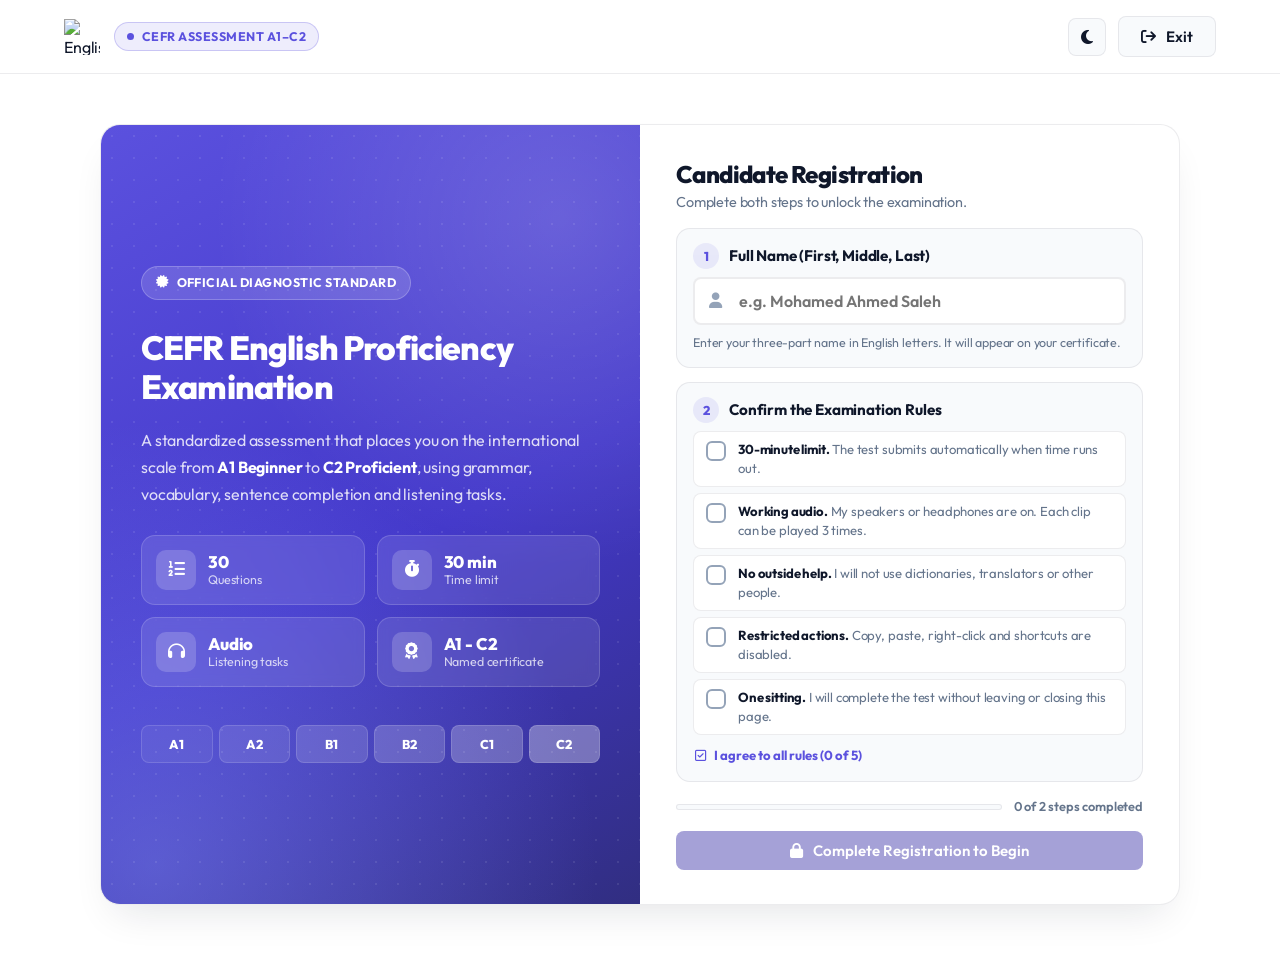
==== test.html @ 6b79f450 "fix: straighten script signature directly onto baseline and remove regular printed name" ====
<!DOCTYPE html>
<html lang="en">
  <head>
    <meta charset="UTF-8" />
    <meta http-equiv="X-UA-Compatible" content="IE=edge" />
    <meta name="viewport" content="width=device-width, initial-scale=1.0, viewport-fit=cover" />
    <meta name="theme-color" content="#5B51DE" />
    <meta name="description" content="Official CEFR English Level Examination — Timed, Adaptive, Mixed Format Assessment (A1 to C2)." />

    <!-- Favicon -->
    <link rel="shortcut icon" type="image/ico" href="./img/Craftwork.png" />

    <!-- Google Fonts: Outfit & Plus Jakarta Sans -->
    <link rel="preconnect" href="https://fonts.googleapis.com" />
    <link rel="preconnect" href="https://fonts.gstatic.com" crossorigin />
    <link href="https://fonts.googleapis.com/css2?family=Outfit:wght@300;400;500;600;700;800;900&family=Plus+Jakarta+Sans:wght@500;600;700;800&family=Great+Vibes&display=swap" rel="stylesheet" />

    <!-- Font-Awesome 6 -->
    <link
      rel="stylesheet"
      href="https://cdnjs.cloudflare.com/ajax/libs/font-awesome/6.5.2/css/all.min.css"
      crossorigin="anonymous"
      referrerpolicy="no-referrer"
    />

    <!-- Main Stylesheet & Test Stylesheet -->
    <link rel="stylesheet" href="style.css?v=20261011a" />
    <link rel="stylesheet" href="test.css?v=20261011a" />

    <title>CEFR English Level Examination | Official Assessment</title>
  </head>
  <body class="test-body" oncopy="return false;" onpaste="return false;" oncut="return false;" oncontextmenu="return false;">
    <!-- Top Progress Bar -->
    <div class="exam-progress-container" aria-hidden="true">
      <div class="exam-progress-bar" id="exam-progress-bar"></div>
    </div>

    <!-- Examination Header Bar -->
    <header class="exam-header">
      <div class="exam-header-inner">
        <a href="index.html" class="exam-brand" title="Return to Homepage">
          <img class="logo" src="./img/Craftwork.png" alt="English Site Logo" />
          <div class="exam-badge">
            <span class="badge-dot"></span>
            <span>CEFR Assessment A1–C2</span>
          </div>
        </a>

        <!-- Live Countdown Timer -->
        <div class="exam-timer-box" id="exam-timer-box">
          <i class="fa-solid fa-clock"></i>
          <span class="timer-label">Time Remaining:</span>
          <span class="timer-digits" id="timer-digits">30:00</span>
        </div>

        <div class="exam-header-controls">
          <button id="theme-toggle" class="theme-btn" title="Toggle Theme" aria-label="Toggle Theme">
            <i class="fa-solid fa-moon"></i>
          </button>
          
          <button class="btn btn-secondary btn-sm" id="exit-exam-btn">
            <i class="fa-solid fa-arrow-right-from-bracket"></i>
            <span>Exit</span>
          </button>
        </div>
      </div>
    </header>

    <!-- Main Examination Workspace -->
    <main class="exam-main-container">
      <div class="container">
        
        <!-- Saved Certificate Quick-Access Banner (Displayed if saved certificates exist in localStorage) -->
        <aside class="saved-certs-banner" id="saved-certs-banner" style="display: none;" aria-label="Saved Certificate Notice">
          <div class="saved-certs-inner">
            <div class="saved-certs-info">
              <div class="saved-certs-badge" id="saved-banner-level-badge">
                <i class="fa-solid fa-award"></i>
                <span id="saved-banner-level-code">B2</span>
              </div>
              <div class="saved-certs-details">
                <div class="saved-certs-title-row">
                  <h2 class="saved-certs-heading">Saved Certificate Available</h2>
                </div>
                <p class="saved-certs-text">
                  Candidate: <strong id="saved-banner-name">Candidate</strong> &bull;
                  Level: <strong id="saved-banner-level-title">B2 Upper-Intermediate</strong> &bull;
                  Issued: <span id="saved-banner-date">Date</span>
                </p>
              </div>
            </div>
            <div class="saved-certs-actions">
              <button type="button" class="btn btn-primary btn-sm" id="view-saved-cert-btn">
                <i class="fa-solid fa-certificate"></i>
                <span>View &amp; Download</span>
              </button>
              <button type="button" class="btn btn-secondary btn-sm" id="share-saved-banner-btn" title="Copy link to open on another browser or phone">
                <i class="fa-solid fa-share-nodes"></i>
                <span>Share Link</span>
              </button>
              <button type="button" class="btn btn-secondary btn-sm" id="open-history-modal-btn" style="display: none;">
                <i class="fa-solid fa-clock-rotate-left"></i>
                <span id="history-btn-label">History</span>
              </button>
              <button type="button" class="saved-banner-dismiss-btn" id="dismiss-saved-banner-btn" title="Dismiss notice" aria-label="Dismiss banner">
                <i class="fa-solid fa-xmark"></i>
              </button>
            </div>
          </div>
        </aside>

        <!-- Pre-Test Registration Splash (Visible at Start) -->
        <div class="exam-splash-card" id="exam-splash-card">
          <!-- Left: Overview -->
          <section class="splash-overview" aria-labelledby="splash-title">
            <span class="sub-label"><i class="fa-solid fa-certificate"></i> Official Diagnostic Standard</span>
            <h1 class="splash-title" id="splash-title">CEFR English Proficiency Examination</h1>
            <p class="splash-desc">
              A standardized assessment that places you on the international scale from
              <strong>A1 Beginner</strong> to <strong>C2 Proficient</strong>, using grammar, vocabulary,
              sentence completion and listening tasks.
            </p>

            <div class="splash-stats">
              <div class="splash-stat">
                <span class="stat-icon"><i class="fa-solid fa-list-ol"></i></span>
                <div><strong>30</strong><span>Questions</span></div>
              </div>
              <div class="splash-stat">
                <span class="stat-icon"><i class="fa-solid fa-stopwatch"></i></span>
                <div><strong>30 min</strong><span>Time limit</span></div>
              </div>
              <div class="splash-stat">
                <span class="stat-icon"><i class="fa-solid fa-headphones"></i></span>
                <div><strong>Audio</strong><span>Listening tasks</span></div>
              </div>
              <div class="splash-stat">
                <span class="stat-icon"><i class="fa-solid fa-award"></i></span>
                <div><strong>A1 - C2</strong><span>Named certificate</span></div>
              </div>
            </div>

            <div class="splash-levels" aria-hidden="true">
              <span>A1</span><span>A2</span><span>B1</span><span>B2</span><span>C1</span><span>C2</span>
            </div>
          </section>

          <!-- Right: Candidate Registration -->
          <section class="splash-register" aria-labelledby="register-title">
            <h2 class="register-title" id="register-title">Candidate Registration</h2>
            <p class="register-sub">Complete both steps to unlock the examination.</p>

            <!-- Step 1: Full Name -->
            <div class="register-step" id="step-name">
              <div class="step-head">
                <span class="step-num">1</span>
                <label for="candidate-name-input">Full Name (First, Middle, Last)</label>
              </div>
              <div class="name-input-wrap">
                <i class="fa-solid fa-user"></i>
                <input
                  type="text"
                  id="candidate-name-input"
                  class="candidate-name-input"
                  placeholder="e.g. Mohamed Ahmed Saleh"
                  autocomplete="name"
                  spellcheck="false"
                  maxlength="70"
                />
                <i class="fa-solid fa-circle-check name-valid-icon"></i>
              </div>
              <span class="field-hint" id="candidate-name-hint">Enter your three-part name in English letters. It will appear on your certificate.</span>
            </div>

            <!-- Step 2: Examination Rules -->
            <div class="register-step" id="step-rules">
              <div class="step-head">
                <span class="step-num">2</span>
                <span class="step-label">Confirm the Examination Rules</span>
              </div>

              <div class="rules-checklist" id="rules-checklist">
                <label class="rule-check">
                  <input type="checkbox" class="rule-checkbox" />
                  <span class="check-box"><i class="fa-solid fa-check"></i></span>
                  <span class="check-text"><strong>30-minute limit.</strong> The test submits automatically when time runs out.</span>
                </label>
                <label class="rule-check">
                  <input type="checkbox" class="rule-checkbox" />
                  <span class="check-box"><i class="fa-solid fa-check"></i></span>
                  <span class="check-text"><strong>Working audio.</strong> My speakers or headphones are on. Each clip can be played 3 times.</span>
                </label>
                <label class="rule-check">
                  <input type="checkbox" class="rule-checkbox" />
                  <span class="check-box"><i class="fa-solid fa-check"></i></span>
                  <span class="check-text"><strong>No outside help.</strong> I will not use dictionaries, translators or other people.</span>
                </label>
                <label class="rule-check">
                  <input type="checkbox" class="rule-checkbox" />
                  <span class="check-box"><i class="fa-solid fa-check"></i></span>
                  <span class="check-text"><strong>Restricted actions.</strong> Copy, paste, right-click and shortcuts are disabled.</span>
                </label>
                <label class="rule-check">
                  <input type="checkbox" class="rule-checkbox" />
                  <span class="check-box"><i class="fa-solid fa-check"></i></span>
                  <span class="check-text"><strong>One sitting.</strong> I will complete the test without leaving or closing this page.</span>
                </label>
              </div>

              <button type="button" class="select-all-rules" id="select-all-rules-btn">
                <i class="fa-regular fa-square-check"></i> <span>I agree to all rules</span>
              </button>
            </div>

            <div class="register-progress">
              <div class="register-progress-track"><div class="register-progress-fill" id="register-progress-fill"></div></div>
              <span id="register-progress-text">0 of 2 steps completed</span>
            </div>

            <button class="btn btn-cta btn-lg start-exam-btn" id="start-exam-now-btn" disabled>
              <i class="fa-solid fa-lock" id="start-exam-icon"></i>
              <span id="start-exam-label">Complete Registration to Begin</span>
            </button>
          </section>
        </div>

        <!-- Live Question Container (Hidden until started) -->
        <div class="exam-workspace" id="exam-workspace" style="display: none;">
          
          <!-- Question Navigation Pills Strip -->
          <div class="question-navigator-strip">
            <div class="nav-pills-list" id="nav-pills-list">
              <!-- Dynamically populated 1 to 30 -->
            </div>
            <div class="nav-legend">
              <span class="legend-item"><span class="legend-dot answered"></span> Answered</span>
              <span class="legend-item"><span class="legend-dot current"></span> Current</span>
              <span class="legend-item"><span class="legend-dot flagged"></span> Flagged</span>
            </div>
          </div>

          <!-- Active Question Card -->
          <div class="active-question-card">
            <div class="question-meta-bar">
              <div class="question-id-wrap">
                <span class="q-badge" id="q-counter-badge">Question 1 of 30</span>
                <span class="level-badge" id="q-level-badge">CEFR B2 Level</span>
                <span class="type-badge" id="q-type-badge">Multiple Choice</span>
              </div>
              <button class="flag-question-btn" id="flag-question-btn" title="Flag for review">
                <i class="fa-regular fa-bookmark"></i>
                <span>Flag</span>
              </button>
            </div>

            <!-- Question Prompt Box -->
            <div class="question-prompt-area">
              <h2 class="question-headline" id="q-prompt-text">
                Loading examination question...
              </h2>
              <p class="question-subtext" id="q-subtext">Select the best answer from the options below.</p>
            </div>

            <!-- Dynamic Answer Formats (Rendered by JS) -->
            <div class="answers-area" id="answers-area">
              <!-- Rendered dynamically: Options or Fill-in-the-Blank input -->
            </div>

            <!-- Question Navigation Bottom Bar -->
            <div class="exam-nav-bar">
              <button class="btn btn-secondary" id="prev-question-btn" disabled>
                <i class="fa-solid fa-arrow-left"></i>
                <span>Previous</span>
              </button>

              <div class="center-actions">
                <span class="answered-status" id="answered-status">Not answered yet</span>
              </div>

              <div class="right-nav-actions">
                <button class="btn btn-secondary" id="next-question-btn">
                  <span>Next</span>
                  <i class="fa-solid fa-arrow-right"></i>
                </button>
                <button class="btn btn-primary btn-submit-exam" id="submit-exam-btn" style="display: none;">
                  <i class="fa-solid fa-circle-check"></i>
                  <span>Submit Exam</span>
                </button>
              </div>
            </div>
          </div>
        </div>

        <!-- Examination Report & Diagnostic Breakdown (Hidden until finished) -->
        <div class="exam-report-card" id="exam-report-card" style="display: none;">
          <div class="report-header">
            <div class="report-badge-pill">
              <i class="fa-solid fa-award"></i>
              <span>Official Examination Complete</span>
            </div>
            <h1 class="report-title">Your CEFR Proficiency Certificate</h1>
            <p class="report-subtitle">
              Verified evaluation based on the Common European Framework of Reference for Languages.
            </p>
          </div>

          <div class="cert-toolbar">
            <button class="btn btn-secondary cert-back-btn" id="report-back-to-reg-btn" type="button">
              <i class="fa-solid fa-arrow-left"></i>
              <span>Back to Registration</span>
            </button>
            <div class="cert-toolbar-actions">
              <button class="btn btn-secondary cert-share-btn" id="share-certificate-btn" type="button">
                <i class="fa-solid fa-share-nodes"></i>
                <span>Share / Copy Link</span>
              </button>
              <button class="btn btn-primary cert-download-btn" id="download-certificate-btn" type="button">
                <i class="fa-solid fa-download"></i>
                <span>Download Certificate</span>
              </button>
            </div>
          </div>
          <!-- Named Certificate -->
          <div class="named-certificate" id="named-certificate">
            <div class="cert-corner cert-corner-tl"></div>
            <div class="cert-corner cert-corner-br"></div>
            <span class="cert-eyebrow">Certificate of English Proficiency</span>
            <p class="cert-intro">This is to certify that</p>
            <h2 class="cert-name" id="cert-candidate-name">Candidate Name</h2>
            <p class="cert-intro">has successfully completed the CEFR English Proficiency Examination and attained</p>
            <div class="cert-level-row">
              <span class="cert-level-code" id="cert-level-code">B1</span>
              <span class="cert-level-label" id="cert-level-label">Intermediate</span>
            </div>
            <div class="cert-signature-row"><div class="cert-seal" aria-hidden="true"><span class="seal-top">CEFR</span><i class="fa-solid fa-award"></i><span class="seal-bottom">VERIFIED</span></div><div class="cert-signature"><span class="signature-script">Mohamed Saleh Mahfouz</span><span class="signature-line"></span><span class="signature-role">Founder &amp; Owner</span></div></div>
            <div class="cert-meta">
              <div><span>Date Issued</span><strong id="cert-date">-</strong></div>
              <div><span>Score</span><strong id="cert-score">-</strong></div>
              <div><span>Certificate ID</span><strong id="cert-id">-</strong></div>
            </div>
          </div>

          <!-- Main Level Circle / Grade Banner -->
          <div class="report-score-banner">
            <div class="score-circle-wrap">
              <div class="score-circle-outer">
                <span class="score-cefr-code" id="final-cefr-code">B2</span>
                <span class="score-cefr-sub">Upper-Intermediate</span>
              </div>
            </div>

            <div class="score-summary-details">
              <h3 id="final-level-heading">B2 – Upper-Intermediate User</h3>
              <p id="final-level-narrative">
                You can understand the main ideas of complex text, interact with native speakers with fluency, and produce clear, detailed communication on professional and everyday topics.
              </p>
              
              <div class="score-meta-metrics">
                <div class="metric-pill">
                  <span class="metric-label">Raw Score:</span>
                  <strong id="final-raw-score">11 / 12</strong>
                </div>
                <div class="metric-pill">
                  <span class="metric-label">Percentage:</span>
                  <strong id="final-percentage">91.6%</strong>
                </div>
                <div class="metric-pill">
                  <span class="metric-label">Time Taken:</span>
                  <strong id="final-time-taken">06:42</strong>
                </div>
              </div>
            </div>
          </div>

          <!-- Comprehensive Skills Matrix -->
          <div class="report-skills-section">
            <h3 class="section-title"><i class="fa-solid fa-chart-column text-primary"></i> Detailed Competency Breakdown</h3>
            <div class="skills-grid">
              <div class="competency-card">
                <div class="comp-head">
                  <span>Grammar & Syntax</span>
                  <strong id="comp-grammar-pct">92%</strong>
                </div>
                <div class="comp-bar"><div class="fill" id="comp-grammar-fill" style="width: 92%;"></div></div>
                <span class="comp-note">Sentence structure, conditionals & inversion</span>
              </div>

              <div class="competency-card">
                <div class="comp-head">
                  <span>Lexical Resource</span>
                  <strong id="comp-vocab-pct">88%</strong>
                </div>
                <div class="comp-bar"><div class="fill" id="comp-vocab-fill" style="width: 88%;"></div></div>
                <span class="comp-note">Collocations, idioms & advanced vocabulary</span>
              </div>

              <div class="competency-card">
                <div class="comp-head">
                  <span>Fill-in-the-Blank Accuracy</span>
                  <strong id="comp-fill-pct">85%</strong>
                </div>
                <div class="comp-bar"><div class="fill" id="comp-fill-fill" style="width: 85%;"></div></div>
                <span class="comp-note">Orthography, prepositions & verb tenses</span>
              </div>

              <div class="competency-card">
                <div class="comp-head">
                  <span>Discourse Coherence</span>
                  <strong id="comp-coherence-pct">94%</strong>
                </div>
                <div class="comp-bar"><div class="fill" id="comp-coherence-fill" style="width: 94%;"></div></div>
                <span class="comp-note">Concessions, transitions & formal registers</span>
              </div>
            </div>
          </div>

          <!-- Question-by-Question Diagnostic Review -->
          <div class="report-review-section">
            <div class="review-toggle-bar">
              <h3 class="section-title"><i class="fa-solid fa-list-check text-primary"></i> Detailed Question Review</h3>
              <button class="btn btn-secondary btn-sm" id="toggle-all-reviews-btn">
                <span>Toggle Explanations</span>
              </button>
            </div>
            
            <div class="review-items-list" id="review-items-list">
              <!-- Rendered by JS -->
            </div>
          </div>

          <!-- Report Action Footer -->
          <div class="report-footer-actions">
            <button class="btn btn-secondary" id="report-footer-back-reg-btn" type="button">
              <i class="fa-solid fa-arrow-left"></i>
              <span>Take Another Test</span>
            </button>
            <button class="btn btn-primary" id="retake-exam-fresh-btn">
              <i class="fa-solid fa-rotate-right"></i>
              <span>Retake with New Questions</span>
            </button>
            <button class="btn btn-secondary" onclick="window.print();">
              <i class="fa-solid fa-print"></i>
              <span>Print / Save PDF Report</span>
            </button>
            <a href="index.html" class="btn btn-secondary">
              <i class="fa-solid fa-house"></i>
              <span>Return to Homepage</span>
            </a>
          </div>
        </div>

      </div>
    </main>

    <!-- Global Toast Container -->
    <div class="toast-container" id="toast-container" aria-live="polite"></div>

    <!-- Chic Confirmation Modal -->
    <div class="exam-modal-overlay" id="exam-confirm-modal" aria-hidden="true" style="display: none;">
      <div class="exam-modal-card">
        <div class="exam-modal-icon-wrap" id="modal-icon-wrap">
          <i class="fa-solid fa-circle-question" id="modal-icon"></i>
        </div>
        <h3 class="exam-modal-title" id="modal-title">Confirmation Required</h3>
        <p class="exam-modal-message" id="modal-message">Are you sure you want to proceed with this action?</p>
        <div class="exam-modal-actions">
          <button type="button" class="btn btn-secondary modal-btn-cancel" id="modal-cancel-btn">
            <span>Cancel</span>
          </button>
          <button type="button" class="btn btn-primary modal-btn-confirm" id="modal-confirm-btn">
            <span>Confirm</span>
          </button>
        </div>
      </div>
    </div>

    <!-- Saved Certificates History Modal -->
    <div class="exam-modal-overlay" id="certs-history-modal" aria-hidden="true" style="display: none;">
      <div class="exam-modal-card history-modal-card">
        <div class="history-modal-header">
          <div class="history-modal-title-wrap">
            <div class="history-title-icon"><i class="fa-solid fa-clock-rotate-left"></i></div>
            <div>
              <h3 class="exam-modal-title">Saved Certificates</h3>
              <p class="history-modal-sub">Stored locally on this device</p>
            </div>
          </div>
          <button type="button" class="history-close-btn" id="close-history-modal-btn" aria-label="Close modal">
            <i class="fa-solid fa-xmark"></i>
          </button>
        </div>

        <div class="certs-history-list" id="certs-history-list">
          <!-- Populated by JavaScript -->
        </div>

        <div class="history-modal-actions">
          <button type="button" class="btn btn-secondary modal-btn-cancel" id="clear-all-certs-btn">
            <i class="fa-solid fa-trash-can"></i>
            <span>Clear All Saved</span>
          </button>
          <button type="button" class="btn btn-primary modal-btn-confirm" id="close-history-btn-secondary">
            <span>Done</span>
          </button>
        </div>
      </div>
    </div>

    <!-- Core Examination Script -->
    <script src="test.js?v=20261011d"></script>
  </body>
</html>
---- style.css ----
/* ==========================================================================
   English Site - Core Design System & Stylesheet
   Restored Original Layout with Professional Modern Touches
   Chic Typography (Outfit) | Zero CLS | Zero Emojis | Responsive
   ========================================================================== */

/* --------------------------------------------------
   1. DESIGN TOKENS & CSS VARIABLES
   -------------------------------------------------- */
:root {
  /* Brand Colors */
  --main-color: #5B51DE;
  --main-color-hover: #483ec7;
  --main-color-light: rgba(91, 81, 222, 0.1);
  --main-color-glow: rgba(91, 81, 222, 0.25);
  
  --black-color: #0f172a;
  --gray-color: #64748b;
  --light-gray: #94a3b8;
  --white-color: #ffffff;
  
  --bg-primary: #ffffff;
  --bg-secondary: #f8fafc;
  --bg-card: #ffffff;
  --border-color: rgba(15, 23, 42, 0.08);
  --border-focus: rgba(91, 81, 222, 0.4);
  
  --header-bg: rgba(255, 255, 255, 0.92);
  --section-background: #f4f4f8;

  --success-color: #10b981;
  --warning-color: #f59e0b;

  --shadow-sm: 0 4px 12px rgba(15, 23, 42, 0.04);
  --shadow-md: 0 10px 30px -10px rgba(91, 81, 222, 0.15);
  --shadow-lg: 0 20px 40px -15px rgba(15, 23, 42, 0.12);

  --radius-sm: 8px;
  --radius-md: 14px;
  --radius-lg: 20px;
  --radius-full: 9999px;

  --main-transition: 0.28s cubic-bezier(0.4, 0, 0.2, 1);
  --container-max: 1200px;
}

/* Dark Theme Variables */
body.dark-theme {
  --black-color: #f8fafc;
  --gray-color: #94a3b8;
  --light-gray: #475569;
  --white-color: #0b0f19;
  
  --bg-primary: #0b0f19;
  --bg-secondary: #111827;
  --bg-card: #151d30;
  --border-color: rgba(255, 255, 255, 0.08);
  --border-focus: rgba(99, 102, 241, 0.5);

  --header-bg: rgba(11, 15, 25, 0.92);
  --section-background: #111827;

  --shadow-sm: 0 4px 12px rgba(0, 0, 0, 0.3);
  --shadow-md: 0 12px 30px -10px rgba(0, 0, 0, 0.5);
  --shadow-lg: 0 20px 45px -15px rgba(0, 0, 0, 0.6);
}

/* --------------------------------------------------
   2. GLOBAL RESET & BASE STYLES
   -------------------------------------------------- */
*, *::before, *::after {
  box-sizing: border-box;
  margin: 0;
  padding: 0;
  -webkit-font-smoothing: antialiased;
  -moz-osx-font-smoothing: grayscale;
}

html {
  overflow-x: hidden;
  scroll-behavior: smooth;
  scroll-padding-top: 86px;
}

body {
  font-family: 'Outfit', 'Plus Jakarta Sans', -apple-system, sans-serif;
  background-color: var(--bg-primary);
  color: var(--black-color);
  line-height: 1.6;
  font-size: 16px;
  letter-spacing: -0.01em;
  overflow-x: hidden;
  transition: background-color var(--main-transition), color var(--main-transition);
}

h1, h2, h3, h4, h5, h6 {
  font-family: 'Outfit', 'Plus Jakarta Sans', sans-serif;
  font-weight: 700;
  color: var(--black-color);
  line-height: 1.25;
  letter-spacing: -0.025em;
}

p {
  color: var(--gray-color);
}

a {
  color: inherit;
  text-decoration: none;
  transition: color var(--main-transition);
}

button, input, select, textarea {
  font-family: inherit;
  font-size: inherit;
  color: inherit;
  outline: none;
  border: none;
  background: transparent;
}

button {
  cursor: pointer;
}

img {
  max-width: 100%;
  height: auto;
  display: block;
}

.container {
  width: 100%;
  max-width: var(--container-max);
  margin: 0 auto;
  padding: 0 24px;
}

.text-center {
  text-align: center;
}

.text-primary { color: var(--main-color) !important; }
.text-success { color: var(--success-color) !important; }
.text-warning { color: var(--warning-color) !important; }

/* Sub-labels */
.sub-label {
  display: inline-block;
  font-size: 0.82rem;
  font-weight: 700;
  text-transform: uppercase;
  letter-spacing: 0.06em;
  color: var(--main-color);
  margin-bottom: 8px;
}

/* --------------------------------------------------
   3. SCROLL PROGRESS BAR
   -------------------------------------------------- */
.scroll-progress-container {
  position: fixed;
  top: 0;
  left: 0;
  width: 100%;
  height: 3px;
  z-index: 1001;
  background: transparent;
}

.scroll-progress-bar {
  height: 100%;
  width: 0%;
  background: linear-gradient(90deg, var(--main-color), #818cf8);
  transition: width 0.1s linear;
}

/* --------------------------------------------------
   4. BUTTONS & UI PRIMITIVES
   -------------------------------------------------- */
.btn {
  display: inline-flex;
  align-items: center;
  justify-content: center;
  gap: 10px;
  border-radius: var(--radius-sm);
  background: var(--main-color);
  color: #ffffff !important;
  font-weight: 600;
  font-size: 15px;
  padding: 10px 22px;
  transition: var(--main-transition);
  box-shadow: 0 4px 14px -2px var(--main-color-glow);
}

.btn:hover {
  background: var(--main-color-hover);
  transform: translateY(-2px);
  box-shadow: 0 8px 20px -2px var(--main-color-glow);
}

.btn-secondary {
  background: var(--bg-secondary);
  color: var(--black-color) !important;
  border: 1px solid var(--border-color);
  box-shadow: none;
}

.btn-secondary:hover {
  background: var(--border-color);
  box-shadow: var(--shadow-sm);
}

.btn-block {
  width: 100%;
}

/* --------------------------------------------------
   5. HEADER NAVIGATION
   -------------------------------------------------- */
.header {
  position: fixed;
  top: 0;
  left: 0;
  right: 0;
  height: 74px;
  z-index: 999;
  background: var(--header-bg);
  backdrop-filter: blur(14px);
  -webkit-backdrop-filter: blur(14px);
  border-bottom: 1px solid var(--border-color);
  display: flex;
  align-items: center;
  transition: background var(--main-transition), border var(--main-transition);
}

.header-inner {
  width: 100%;
  max-width: var(--container-max);
  margin: 0 auto;
  padding: 0 24px;
  display: flex;
  align-items: center;
  justify-content: space-between;
}

.brand-link {
  display: flex;
  align-items: center;
  gap: 10px;
}

.header .logo {
  width: 36px;
  height: 36px;
  transition: transform 0.4s ease;
}

.brand-link:hover .logo {
  transform: rotate(25deg) scale(1.05);
}

.logo-name {
  font-size: 1.3rem;
  font-weight: 800;
  color: var(--black-color);
  letter-spacing: -0.02em;
}

.logo-name span {
  color: var(--main-color);
}

.header .navbar {
  display: flex;
  align-items: center;
  gap: 6px;
}

.header .navbar .nav-item {
  font-size: 15px;
  font-weight: 500;
  color: var(--gray-color);
  padding: 8px 14px;
  border-radius: var(--radius-sm);
  display: inline-flex;
  align-items: center;
  gap: 6px;
  transition: all var(--main-transition);
}

.header .navbar .nav-item:hover {
  color: var(--main-color);
  background: rgba(91, 81, 222, 0.08);
}

.header .navbar .nav-item.active {
  color: var(--main-color);
  background: var(--main-color-light);
  font-weight: 600;
}

.header .navbar .nav-item:focus {
  outline: none;
}

.header .navbar .nav-item:focus-visible {
  outline: 2px solid var(--main-color);
  outline-offset: 2px;
}

.tag-pill {
  font-size: 0.68rem;
  font-weight: 700;
  text-transform: uppercase;
  background: var(--main-color);
  color: #ffffff;
  padding: 2px 6px;
  border-radius: var(--radius-full);
}

.header-actions {
  display: flex;
  align-items: center;
  gap: 10px;
}

.theme-btn {
  width: 38px;
  height: 38px;
  border-radius: var(--radius-sm);
  background: var(--bg-secondary);
  border: 1px solid var(--border-color);
  color: var(--black-color);
  display: flex;
  align-items: center;
  justify-content: center;
  font-size: 1rem;
  transition: all var(--main-transition);
}

.theme-btn:hover {
  color: var(--main-color);
  border-color: var(--border-focus);
}

.btn-take-test {
  padding: 8px 18px;
  font-size: 14px;
}

#menu-btn {
  width: 38px;
  height: 38px;
  border-radius: var(--radius-sm);
  background: var(--bg-secondary);
  border: 1px solid var(--border-color);
  color: var(--black-color);
  display: none;
  align-items: center;
  justify-content: center;
  font-size: 1.1rem;
  cursor: pointer;
  transition: all var(--main-transition);
}

#menu-btn:hover {
  color: var(--main-color);
  border-color: var(--border-focus);
}

/* Mobile backdrop overlay */
.nav-overlay {
  position: fixed;
  inset: 0;
  background: rgba(15, 23, 42, 0.45);
  backdrop-filter: blur(4px);
  -webkit-backdrop-filter: blur(4px);
  z-index: 990;
  opacity: 0;
  visibility: hidden;
  transition: opacity 0.3s ease, visibility 0.3s ease;
}

.nav-overlay.active {
  opacity: 1;
  visibility: visible;
}

/* --------------------------------------------------
   6. LANDING / HERO SECTION (Original Layout)
   -------------------------------------------------- */
.landing {
  padding-top: 104px;
  padding-bottom: 60px;
  position: relative;
  overflow: hidden;
}

.landing .container {
  display: flex;
  align-items: center;
  justify-content: space-between;
  gap: 40px;
}

/* Left: Illustration */
.landing .img {
  flex: 1;
  max-width: 520px;
  display: flex;
  justify-content: center;
  align-items: center;
}

.img-wrapper {
  position: relative;
  width: 100%;
}

.hero-illustration {
  width: 100%;
  animation: upAndDown 5s ease-in-out infinite;
  filter: drop-shadow(0 15px 25px rgba(91, 81, 222, 0.15));
}

@keyframes upAndDown {
  0%, 100% {
    transform: translateY(0);
  }
  50% {
    transform: translateY(-18px);
  }
}

.floating-stat {
  position: absolute;
  background: var(--bg-card);
  border: 1px solid var(--border-color);
  border-radius: var(--radius-md);
  padding: 10px 16px;
  display: flex;
  align-items: center;
  gap: 12px;
  box-shadow: var(--shadow-md);
  z-index: 2;
  animation: floatSubtle 4s ease-in-out infinite alternate;
}

.floating-stat i {
  font-size: 1.3rem;
}

.floating-stat strong {
  display: block;
  font-size: 0.92rem;
  color: var(--black-color);
}

.floating-stat span {
  font-size: 0.76rem;
  color: var(--gray-color);
}

The above content does NOT show the entire file contents. If you need to view any lines of the file which were not shown to complete your task, call this tool again to view those lines.
The following code has been modified to include a line number before every line, in the format: <line_number>: <original_line>. Please note that any changes targeting the original code should remove the line number, colon, and leading space.

.stat-one {
  top: 10%;
  left: -20px;
}

.stat-two {
  bottom: 8%;
  right: -15px;
  animation-delay: 2s;
}

@keyframes floatSubtle {
  0% { transform: translateY(0); }
  100% { transform: translateY(-8px); }
}

/* Right: Description & Action */
.landing .desc {
  flex: 1.1;
  display: flex;
  flex-direction: column;
  gap: 16px;
}

.badge-tag {
  display: inline-flex;
  align-items: center;
  gap: 8px;
  padding: 6px 14px;
  background: var(--main-color-light);
  border: 1px solid rgba(91, 81, 222, 0.2);
  border-radius: var(--radius-full);
  font-size: 0.82rem;
  font-weight: 600;
  color: var(--main-color);
  width: fit-content;
}

.pulse-indicator {
  width: 8px;
  height: 8px;
  border-radius: 50%;
  background: var(--main-color);
  box-shadow: 0 0 0 0 rgba(91, 81, 222, 0.7);
  animation: pulseDot 2s infinite cubic-bezier(0.66, 0, 0, 1);
}

@keyframes pulseDot {
  0% { transform: scale(0.95); box-shadow: 0 0 0 0 rgba(91, 81, 222, 0.7); }
  70% { transform: scale(1); box-shadow: 0 0 0 8px rgba(91, 81, 222, 0); }
  100% { transform: scale(0.95); box-shadow: 0 0 0 0 rgba(91, 81, 222, 0); }
}

/* Fixed container to eliminate Cumulative Layout Shift (CLS = 0) */
.desc .head {
  font-size: 2.85rem;
  font-weight: 800;
  line-height: 1.2;
  color: var(--black-color);
  letter-spacing: -0.03em;
}

.headline-dynamic {
  display: block;
  min-height: 1.2em;
  color: var(--main-color);
}

.auto-type {
  display: inline;
}

.desc .para {
  font-size: 1.1rem;
  color: var(--gray-color);
  line-height: 1.65;
  max-width: 520px;
}

/* Hero Action Buttons */
.hero-actions {
  display: flex;
  gap: 14px;
  flex-wrap: wrap;
  margin-top: 10px;
}

.hero-actions .btn-cta {
  padding: 13px 26px;
  font-size: 15px;
}

.hero-actions .btn-secondary {
  padding: 13px 22px;
  font-size: 15px;
}

/* Email Form */
.desc .inpu {
  margin-top: 6px;
}

.desc form {
  display: flex;
  gap: 12px;
  max-width: 500px;
}

.input-with-icon {
  position: relative;
  flex: 1;
  display: flex;
  align-items: center;
}

.input-with-icon i {
  position: absolute;
  left: 16px;
  color: var(--light-gray);
  font-size: 1rem;
}

.desc form .tes {
  width: 100%;
  padding: 12px 16px 12px 44px;
  border-radius: var(--radius-sm);
  font-size: 15px;
  color: var(--black-color);
  background: var(--bg-secondary);
  border: 1px solid var(--border-color);
  transition: all var(--main-transition);
}

.desc form .tes:focus {
  border-color: var(--main-color);
  background: var(--bg-card);
  box-shadow: 0 0 0 3px var(--main-color-light);
}

.desc form .btn-cta {
  padding: 12px 24px;
  font-size: 15px;
  white-space: nowrap;
}

.trust-strip {
  display: flex;
  flex-wrap: wrap;
  gap: 18px;
  font-size: 0.85rem;
  color: var(--gray-color);
  font-weight: 500;
  margin-top: 8px;
}

.trust-strip i {
  color: var(--success-color);
}

/* --------------------------------------------------
   7. LEARN SECTION (Original Layout)
   -------------------------------------------------- */
.learn {
  padding: 80px 0;
  background: var(--section-background);
}

.learn .container {
  display: flex;
  align-items: center;
  justify-content: space-between;
  gap: 50px;
}

.learn .text {
  flex: 1.1;
  display: flex;
  flex-direction: column;
}

.learn .head-learn {
  font-size: 2.35rem;
  font-weight: 800;
  line-height: 1.25;
  margin-bottom: 16px;
  color: var(--black-color);
}

.learn .para-learn {
  font-size: 1.05rem;
  line-height: 1.65;
  margin-bottom: 24px;
  color: var(--gray-color);
  max-width: 520px;
}

.learn .btn-learn {
  width: fit-content;
  padding: 12px 26px;
  margin-bottom: 30px;
}

.learn .line {
  margin-bottom: 24px;
  max-width: 320px;
}

.testimonial-bubble {
  background: var(--bg-card);
  border: 1px solid var(--border-color);
  border-radius: var(--radius-md);
  padding: 20px 24px;
  position: relative;
  box-shadow: var(--shadow-sm);
  max-width: 520px;
}

.quote-icon {
  font-size: 1.5rem;
  color: var(--main-color-light);
  margin-bottom: 8px;
  display: block;
}

.learn .para-down {
  font-size: 0.95rem;
  line-height: 1.55;
  color: var(--black-color);
  margin-bottom: 12px;
  font-style: italic;
}

.learn .name {
  font-size: 0.92rem;
  font-weight: 700;
  color: var(--black-color);
}

.learn .name span {
  font-weight: 400;
  color: var(--gray-color);
}

/* Learn Card */
.learn .card {
  flex: 0.9;
  background: var(--bg-card);
  border: 1px solid var(--border-color);
  border-radius: var(--radius-lg);
  padding: 24px;
  box-shadow: var(--shadow-md);
  transition: transform var(--main-transition);
}

.learn .card:hover {
  transform: translateY(-4px);
}

.img-learn {
  border-radius: var(--radius-md);
  overflow: hidden;
  margin-bottom: 20px;
}

.learn-pic {
  width: 100%;
  border-radius: var(--radius-md);
}

.text-card .daily {
  font-size: 1.35rem;
  font-weight: 700;
  color: var(--black-color);
  margin-bottom: 14px;
}

.card-lis ul {
  display: flex;
  flex-direction: column;
  gap: 10px;
  margin-bottom: 20px;
}

.card-lis li {
  font-size: 0.95rem;
  color: var(--gray-color);
  display: flex;
  align-items: center;
  gap: 10px;
}

.card-lis li i {
  color: var(--main-color);
  font-size: 0.9rem;
}

.btn-video {
  width: 100%;
  background: var(--bg-secondary);
  color: var(--main-color) !important;
  border: 1px solid var(--border-color);
  box-shadow: none;
}

.btn-video:hover {
  background: var(--main-color);
  color: #ffffff !important;
}

/* --------------------------------------------------
   8. HEADING & SERVICE SECTION (Original Layout)
   -------------------------------------------------- */
.heading {
  padding: 80px 0 30px;
  text-align: center;
}

.art-head {
  font-size: 2.35rem;
  font-weight: 800;
  margin-bottom: 12px;
  color: var(--black-color);
}

.p-head {
  font-size: 1.05rem;
  color: var(--gray-color);
  max-width: 600px;
  margin: 0 auto;
}

.service {
  padding-bottom: 80px;
}

.service-grid {
  display: grid;
  grid-template-columns: repeat(3, 1fr);
  gap: 28px;
}

.service .box {
  background: var(--bg-card);
  border: 1px solid var(--border-color);
  border-radius: var(--radius-lg);
  padding: 32px 26px;
  text-align: center;
  box-shadow: var(--shadow-sm);
  transition: all var(--main-transition);
}

.service .box:hover {
  transform: translateY(-6px);
  border-color: var(--border-focus);
  box-shadow: var(--shadow-md);
}

.box-icon-wrap {
  width: 72px;
  height: 72px;
  margin: 0 auto 20px;
  display: flex;
  align-items: center;
  justify-content: center;
}

.box-icon-wrap img {
  max-height: 100%;
  object-fit: contain;
}

.head-serv {
  font-size: 1.25rem;
  font-weight: 700;
  margin-bottom: 12px;
  color: var(--black-color);
}

.para-serv {
  font-size: 0.92rem;
  line-height: 1.6;
  color: var(--gray-color);
}

/* --------------------------------------------------
   9. FEEDBACK SECTION (Original Layout)
   -------------------------------------------------- */
.feadback {
  padding: 80px 0;
  background: var(--section-background);
  position: relative;
  overflow: hidden;
}

.feadback .container {
  display: flex;
  align-items: center;
  justify-content: space-between;
  gap: 50px;
  position: relative;
  z-index: 1;
}

.feadback .img {
  flex: 0.9;
  display: flex;
  justify-content: center;
}

.student-avatar-frame {
  width: 280px;
  height: 280px;
  border-radius: var(--radius-lg);
  overflow: hidden;
  box-shadow: var(--shadow-lg);
  border: 4px solid var(--bg-card);
}

.student-avatar-frame img {
  width: 100%;
  height: 100%;
  object-fit: cover;
}

.feadback .text {
  flex: 1.1;
  display: flex;
  flex-direction: column;
  gap: 14px;
}

.quote-large {
  font-size: 2.2rem;
  color: var(--main-color);
  opacity: 0.7;
}

.para-fead {
  font-size: 1.15rem;
  line-height: 1.7;
  color: var(--black-color);
  font-style: italic;
}

.feadback .name {
  font-size: 1.1rem;
  font-weight: 700;
  color: var(--black-color);
}

.feadback .name span {
  font-weight: 400;
  color: var(--gray-color);
}

.role-badge {
  display: inline-flex;
  align-items: center;
  gap: 6px;
  font-size: 0.8rem;
  font-weight: 600;
  color: var(--main-color);
  background: var(--main-color-light);
  padding: 4px 10px;
  border-radius: var(--radius-full);
  width: fit-content;
}

.feadback .vector {
  position: absolute;
  right: -50px;
  bottom: -30px;
  opacity: 0.12;
  pointer-events: none;
  z-index: 0;
  max-width: 320px;
}

/* --------------------------------------------------
   10. STATS SECTION (Original Layout with Live Counters)
   -------------------------------------------------- */
.stats {
  padding: 70px 0;
  background: var(--bg-primary);
  border-top: 1px solid var(--border-color);
  border-bottom: 1px solid var(--border-color);
}

.number-container {
  display: grid;
  grid-template-columns: repeat(4, 1fr);
  gap: 24px;
}

.stats .box {
  padding: 24px;
  background: var(--bg-card);
  border: 1px solid var(--border-color);
  border-radius: var(--radius-md);
  text-align: center;
  transition: transform var(--main-transition);
}

.stats .box:hover {
  transform: translateY(-4px);
  border-color: var(--border-focus);
}

.stat-icon-circle {
  width: 48px;
  height: 48px;
  border-radius: 50%;
  background: var(--main-color-light);
  color: var(--main-color);
  display: flex;
  align-items: center;
  justify-content: center;
  font-size: 1.25rem;
  margin: 0 auto 12px;
}

.stats .number {
  display: block;
  font-size: 2.2rem;
  font-weight: 800;
  color: var(--black-color);
  margin-bottom: 4px;
}

.stats .text {
  display: block;
  font-size: 1rem;
  font-weight: 700;
  color: var(--black-color);
}

.stats .boot {
  display: block;
  font-size: 0.8rem;
  color: var(--gray-color);
  margin-top: 4px;
}

/* --------------------------------------------------
   11. INTERACTIVE PLACEMENT TEST (Added Feature)
   -------------------------------------------------- */
/* --------------------------------------------------
   11. CEFR EXAMINATION HUB SHOWCASE (Homepage Center)
   -------------------------------------------------- */
.placement-section {
  padding: 80px 0;
  background: var(--bg-primary);
  border-top: 1px solid var(--border-color);
  border-bottom: 1px solid var(--border-color);
}

.exam-hub-card {
  max-width: 980px;
  margin: 36px auto 0;
  background: var(--bg-card);
  border: 1px solid var(--border-color);
  border-radius: var(--radius-xl);
  padding: 44px 40px;
  box-shadow: var(--shadow-lg);
  display: flex;
  flex-direction: column;
  gap: 32px;
  position: relative;
  overflow: hidden;
}

.exam-hub-card::before {
  content: '';
  position: absolute;
  top: 0;
  left: 0;
  right: 0;
  height: 4px;
  background: linear-gradient(90deg, var(--main-color), #818cf8, #a855f7);
}
The above content does NOT show the entire file contents. If you need to view any lines of the file which were not shown to complete your task, call this tool again to view those lines.
The following code has been modified to include a line number before every line, in the format: <line_number>: <original_line>. Please note that any changes targeting the original code should remove the line number, colon, and leading space.
}

.exam-hub-header {
  display: flex;
  justify-content: space-between;
  align-items: center;
  flex-wrap: wrap;
  gap: 16px;
  padding-bottom: 24px;
  border-bottom: 1px solid var(--border-color);
}

.hub-tag {
  display: inline-flex;
  align-items: center;
  gap: 8px;
  font-size: 0.82rem;
  font-weight: 700;
  text-transform: uppercase;
  letter-spacing: 0.5px;
  color: var(--main-color);
  background: var(--main-color-light);
  padding: 6px 14px;
  border-radius: var(--radius-full);
}

.hub-timer-badge {
  display: inline-flex;
  align-items: center;
  gap: 8px;
  font-size: 0.88rem;
  font-weight: 700;
  color: var(--black-color);
  background: var(--bg-secondary);
  border: 1px solid var(--border-color);
  padding: 6px 16px;
  border-radius: var(--radius-full);
}

.exam-format-grid {
  display: grid;
  grid-template-columns: repeat(3, 1fr);
  gap: 22px;
}

.format-card {
  background: var(--bg-secondary);
  border: 1px solid var(--border-color);
  border-radius: var(--radius-lg);
  padding: 28px 22px;
  display: flex;
  flex-direction: column;
  gap: 12px;
  transition: transform var(--main-transition), border-color var(--main-transition), box-shadow var(--main-transition);
}

.format-card:hover {
  transform: translateY(-5px);
  border-color: var(--main-color);
  box-shadow: var(--shadow-md);
}

.format-icon {
  width: 48px;
  height: 48px;
  border-radius: 12px;
  background: var(--main-color-light);
  color: var(--main-color);
  display: flex;
  align-items: center;
  justify-content: center;
  font-size: 1.25rem;
  margin-bottom: 4px;
}

.format-card h4 {
  font-size: 1.15rem;
  font-weight: 700;
  color: var(--black-color);
}

.format-card p {
  font-size: 0.88rem;
  line-height: 1.55;
  color: var(--gray-color);
  flex: 1;
}

.format-count {
  font-size: 0.78rem;
  font-weight: 700;
  color: var(--main-color);
  background: var(--bg-card);
  padding: 4px 10px;
  border-radius: var(--radius-full);
  width: fit-content;
  border: 1px solid var(--border-color);
}

.exam-hub-features {
  display: grid;
  grid-template-columns: repeat(2, 1fr);
  gap: 16px;
  padding: 20px;
  background: var(--bg-secondary);
  border-radius: var(--radius-md);
  border: 1px solid var(--border-color);
}

.hub-feature-item {
  display: flex;
  align-items: center;
  gap: 12px;
  font-size: 0.9rem;
  font-weight: 600;
  color: var(--black-color);
}

.hub-feature-item i {
  color: var(--success-color);
  font-size: 1rem;
}

.exam-hub-cta {
  display: flex;
  flex-direction: column;
  align-items: center;
  gap: 12px;
  text-align: center;
  padding-top: 10px;
}

.btn-launch-exam {
  font-size: 1.05rem;
  padding: 16px 36px;
  border-radius: var(--radius-full);
  display: inline-flex;
  align-items: center;
  gap: 12px;
  box-shadow: 0 8px 24px rgba(43, 114, 186, 0.28);
}

.btn-launch-exam:hover {
  transform: translateY(-2px);
  box-shadow: 0 12px 28px rgba(43, 114, 186, 0.38);
}

.cta-note {
  font-size: 0.82rem;
  color: var(--gray-color);
  display: inline-flex;
  align-items: center;
  gap: 6px;
}

@media (max-width: 992px) {
  .exam-format-grid {
    grid-template-columns: 1fr;
  }
  .exam-hub-features {
    grid-template-columns: 1fr;
  }
}

/* --------------------------------------------------
   12. UPGRADE SECTION (Original Layout)
   -------------------------------------------------- */
.upgrade {
  padding: 80px 0;
  background: var(--bg-primary);
}

.upgrade .container {
  display: flex;
  align-items: center;
  justify-content: space-between;
  gap: 50px;
}

.upgrade .desc {
  flex: 1.1;
  display: flex;
  flex-direction: column;
  gap: 16px;
}

.upgrade .head {
  font-size: 2.35rem;
  font-weight: 800;
  line-height: 1.25;
  color: var(--black-color);
}

.upgrade .para {
  font-size: 1.05rem;
  line-height: 1.65;
  color: var(--gray-color);
  max-width: 520px;
}

.upgrade .inpu {
  margin-top: 8px;
}

.upgrade form {
  display: flex;
  gap: 12px;
  max-width: 500px;
}

.upgrade form .tes {
  width: 100%;
  padding: 12px 16px 12px 44px;
  border-radius: var(--radius-sm);
  font-size: 15px;
  color: var(--black-color);
  background: var(--bg-secondary);
  border: 1px solid var(--border-color);
}

.upgrade form .tes:focus {
  border-color: var(--main-color);
  box-shadow: 0 0 0 3px var(--main-color-light);
}

.upgrade form .btn-upgrade {
  padding: 12px 24px;
  white-space: nowrap;
}

.upgrade .img {
  flex: 0.9;
  display: flex;
  justify-content: center;
}

.upgrade-img-wrap {
  max-width: 400px;
  border-radius: var(--radius-lg);
}

/* --------------------------------------------------
   13. FAQ SECTION
   -------------------------------------------------- */
.faq-section {
  padding: 80px 0;
  background: var(--section-background);
}

.faq-list {
  max-width: 720px;
  margin: 36px auto 0;
  display: flex;
  flex-direction: column;
  gap: 14px;
}

.faq-item {
  background: var(--bg-card);
  border: 1px solid var(--border-color);
  border-radius: var(--radius-md);
  overflow: hidden;
  transition: border-color var(--main-transition);
}

.faq-item:hover {
  border-color: var(--border-focus);
}

.faq-question {
  padding: 20px 24px;
  display: flex;
  justify-content: space-between;
  align-items: center;
  cursor: pointer;
  user-select: none;
}

.faq-question h4 {
  font-size: 1.05rem;
  font-weight: 600;
}

.faq-question i {
  color: var(--gray-color);
  transition: transform var(--main-transition);
}

.faq-answer {
  padding: 0 24px;
  max-height: 0;
  overflow: hidden;
  font-size: 0.92rem;
  color: var(--gray-color);
  line-height: 1.6;
  transition: max-height var(--main-transition), padding var(--main-transition);
}

.faq-item.active .faq-question i {
  transform: rotate(180deg);
  color: var(--main-color);
}

.faq-item.active .faq-answer {
  padding: 0 24px 20px;
  max-height: 200px;
}

/* --------------------------------------------------
   14. FOOTER (Original Layout)
   -------------------------------------------------- */
.footer {
  padding: 80px 0 30px;
  background: var(--bg-primary);
  border-top: 1px solid var(--border-color);
}

.box-container {
  display: grid;
  grid-template-columns: repeat(4, 1fr);
  gap: 36px;
  margin-bottom: 60px;
}

.footer .box {
  display: flex;
  flex-direction: column;
  gap: 12px;
}

.footer .box h3 {
  font-size: 1.05rem;
  font-weight: 700;
  color: var(--black-color);
  margin-bottom: 4px;
}

.footer .box a {
  font-size: 0.9rem;
  color: var(--gray-color);
  transition: color var(--main-transition);
}

.footer .box a:hover {
  color: var(--main-color);
}

.credit {
  display: flex;
  align-items: center;
  justify-content: space-between;
  border-top: 1px solid var(--border-color);
  padding-top: 26px;
}

.credit-brand {
  display: flex;
  align-items: center;
  gap: 12px;
}

.credit img {
  width: 28px;
  height: 28px;
}

.credit p {
  font-size: 0.88rem;
  color: var(--gray-color);
}

.social-box {
  display: flex;
  gap: 12px;
}

.social-box a {
  width: 36px;
  height: 36px;
  border-radius: var(--radius-sm);
  background: var(--bg-secondary);
  border: 1px solid var(--border-color);
  color: var(--gray-color);
  display: flex;
  align-items: center;
  justify-content: center;
  font-size: 1rem;
  transition: all var(--main-transition);
}

.social-box a:hover {
  background: var(--main-color);
  color: #ffffff;
  border-color: var(--main-color);
}

/* --------------------------------------------------
   15. MODALS & TOAST NOTIFICATIONS
   -------------------------------------------------- */
.modal-overlay {
  position: fixed;
  inset: 0;
  background: rgba(0, 0, 0, 0.65);
  backdrop-filter: blur(8px);
  -webkit-backdrop-filter: blur(8px);
  z-index: 10000;
  display: flex;
  align-items: center;
  justify-content: center;
  padding: 20px;
  opacity: 0;
  visibility: hidden;
  transition: opacity var(--main-transition), visibility var(--main-transition);
}

.modal-overlay.active {
  opacity: 1;
  visibility: visible;
}

.modal-card {
  width: 100%;
  max-width: 440px;
  background: var(--bg-card);
  border: 1px solid var(--border-color);
  border-radius: var(--radius-lg);
  padding: 32px;
  box-shadow: var(--shadow-lg);
  position: relative;
  transform: translateY(20px) scale(0.96);
  transition: transform var(--main-transition);
}

.modal-overlay.active .modal-card {
  transform: translateY(0) scale(1);
}

.modal-close-btn {
  position: absolute;
  top: 18px;
  right: 18px;
  width: 32px;
  height: 32px;
  border-radius: 50%;
  background: var(--bg-secondary);
  color: var(--gray-color);
  display: flex;
  align-items: center;
  justify-content: center;
  font-size: 0.95rem;
  transition: all var(--main-transition);
}

.modal-close-btn:hover {
  color: var(--black-color);
  background: var(--border-color);
}

.modal-tabs {
  display: flex;
  background: var(--bg-secondary);
  padding: 4px;
  border-radius: var(--radius-sm);
  margin-bottom: 24px;
}

.modal-tabs .tab-item {
  flex: 1;
  padding: 8px;
  font-size: 0.9rem;
  font-weight: 600;
  border-radius: 6px;
  color: var(--gray-color);
}

.modal-tabs .tab-item.active {
  background: var(--bg-card);
  color: var(--main-color);
  box-shadow: var(--shadow-sm);
}

.form-group {
  display: flex;
  flex-direction: column;
  gap: 6px;
  margin-bottom: 18px;
  text-align: left;
}

.form-group label {
  font-size: 0.85rem;
  font-weight: 600;
  color: var(--black-color);
}

.form-group input {
  padding: 11px 14px;
  border-radius: var(--radius-sm);
  background: var(--bg-secondary);
  border: 1px solid var(--border-color);
  font-size: 0.92rem;
  color: var(--black-color);
  transition: border-color var(--main-transition);
}

.form-group input:focus {
  border-color: var(--main-color);
  box-shadow: 0 0 0 3px var(--main-color-light);
}

/* Video Modal */
.modal-video-card {
  text-align: center;
  padding: 40px 30px;
}

.video-play-big {
  font-size: 3.5rem;
  color: var(--main-color);
  margin-bottom: 16px;
}

.video-placeholder h3 {
  font-size: 1.3rem;
  margin-bottom: 8px;
}

.video-placeholder p {
  font-size: 0.95rem;
  margin-bottom: 24px;
}

/* Toast Notifications */
.toast-container {
  position: fixed;
  top: 90px;
  right: 24px;
  display: flex;
  flex-direction: column;
  gap: 10px;
  z-index: 10001;
  pointer-events: none;
}

.toast {
  pointer-events: auto;
  min-width: 280px;
  max-width: 380px;
  background: var(--bg-card);
  border: 1px solid var(--border-color);
  border-radius: var(--radius-sm);
  padding: 14px 18px;
  box-shadow: var(--shadow-lg);
  display: flex;
  align-items: center;
  gap: 12px;
  font-size: 0.9rem;
  color: var(--black-color);
  animation: slideIn 0.3s ease;
  transition: all var(--main-transition);
}

.toast-info { border-left: 4px solid var(--main-color); }
.toast-info i { color: var(--main-color); }
.toast-success { border-left: 4px solid var(--success-color); }
.toast-success i { color: var(--success-color); }

@keyframes slideIn {
  from { opacity: 0; transform: translateX(40px); }
  to { opacity: 1; transform: translateX(0); }
}

/* Scroll To Top */
.scroll-top-btn {
  position: fixed;
  bottom: 24px;
  right: 24px;
  width: 44px;
  height: 44px;
  border-radius: 50%;
  background: var(--bg-card);
  border: 1px solid var(--border-color);
  box-shadow: var(--shadow-md);
  color: var(--black-color);
  display: flex;
  align-items: center;
  justify-content: center;
  font-size: 1rem;
  opacity: 0;
  visibility: hidden;
  transform: translateY(10px);
  transition: all var(--main-transition);
  z-index: 998;
}

.scroll-top-btn.visible {
  opacity: 1;
  visibility: visible;
  transform: translateY(0);
}

.scroll-top-btn:hover {
  background: var(--main-color);
  color: #ffffff;
  border-color: var(--main-color);
}

/* --------------------------------------------------
   16. RESPONSIVE MEDIA QUERIES & MOBILE EXCELLENCE
   -------------------------------------------------- */

.services-wrapper,
.stats-wrapper {
  position: relative;
  width: 100%;
}

/* Base Responsive Safety */
html, body {
  overflow-x: hidden;
  max-width: 100vw;
}

/* --------------------------------------------------
   TABLET & SMALL DESKTOP (<= 992px)
   -------------------------------------------------- */
@media (max-width: 992px) {
  #menu-btn {
    display: flex;
  }

  .header .navbar {
    position: fixed;
    top: 74px;
    left: 0;
    right: 0;
    background: var(--bg-card);
    border-bottom: 1px solid var(--border-color);
    flex-direction: column;
    padding: 16px 20px;
    gap: 8px;
    opacity: 0;
    visibility: hidden;
    transform: translateY(-12px);
    transition: transform 0.28s cubic-bezier(0.16, 1, 0.3, 1), opacity 0.25s ease, visibility 0.25s ease;
    box-shadow: 0 20px 30px -10px rgba(0, 0, 0, 0.15);
    max-height: calc(100vh - 80px);
    overflow-y: auto;
    z-index: 995;
  }

  .header .navbar.active {
    opacity: 1;
    visibility: visible;
    transform: translateY(0);
  }

  .header .navbar .nav-item {
    width: 100%;
    padding: 12px 18px;
    font-size: 15px;
    font-weight: 600;
    border-radius: var(--radius-md);
    background: var(--bg-secondary);
    display: flex;
    align-items: center;
    justify-content: space-between;
    transition: all 0.2s ease;
  }

  .header .navbar .nav-item.active {
    background: var(--main-color-light);
    color: var(--main-color);
  }

  .landing .container,
  .learn .container,
  .feadback .container,
  .upgrade .container {
    flex-direction: column;
    text-align: center;
  }

  .landing .img {
    max-width: 440px;
    margin: 0 auto;
  }

  .landing .desc, 
  .learn .text, 
  .upgrade .desc {
    align-items: center;
    width: 100%;
  }

  .landing .desc .para, 
  .learn .para-learn, 
  .upgrade .para {
    margin: 0 auto;
  }

  .trust-strip {
    justify-content: center;
  }

  .service-grid {
    grid-template-columns: repeat(2, 1fr);
    gap: 20px;
  }

  .number-container {
    grid-template-columns: repeat(2, 1fr);
    gap: 16px;
  }

  .box-container {
    grid-template-columns: repeat(2, 1fr);
    gap: 24px;
  }

  .exam-format-grid {
    grid-template-columns: 1fr;
    gap: 16px;
  }
}

/* --------------------------------------------------
   SMARTPHONES & PHABLETS (<= 768px)
   -------------------------------------------------- */
@media (max-width: 768px) {
  .header {
    height: 68px;
  }

  .header-inner {
    padding: 0 14px;
    gap: 8px;
  }

  .header-actions {
    gap: 6px;
  }

  .header .navbar {
    top: 68px;
  }

  .btn-take-test {
    padding: 7px 11px;
    font-size: 13px;
    gap: 5px;
    border-radius: var(--radius-sm);
    flex-shrink: 0;
  }

  .btn-take-test span {
    display: none;
  }

  .theme-btn,
  #menu-btn {
    width: 36px;
    height: 36px;
    font-size: 0.95rem;
    flex-shrink: 0;
  }

  .landing {
    padding-top: 88px;
    padding-bottom: 40px;
  }

  .landing .img {
    max-width: 300px;
  }

  .landing .img .hero-illustration {
    max-width: 260px;
    margin: 0 auto;
  }

  .floating-stat {
    display: none;
  }

  .landing .desc .head {
    font-size: clamp(1.65rem, 5.2vw, 2.25rem);
    line-height: 1.25;
    word-break: break-word;
    overflow-wrap: break-word;
  }

  .landing .desc .para {
    font-size: 1rem;
    line-height: 1.6;
    padding: 0 6px;
  }

  .hero-actions {
    flex-direction: column;
    width: 100%;
    align-items: stretch;
  }

  .hero-actions .btn {
    width: 100%;
    justify-content: center;
  }

  .trust-strip {
    flex-wrap: wrap;
    gap: 8px 14px;
    justify-content: center;
  }

  .heading {
    padding: 50px 0 20px;
  }

  .art-head {
    font-size: clamp(1.6rem, 5.5vw, 2.15rem);
    word-break: break-word;
    overflow-wrap: break-word;
    line-height: 1.25;
    padding: 0 6px;
  }

  .p-head {
    font-size: 0.95rem;
    line-height: 1.6;
    padding: 0 8px;
  }

  .service {
    padding-bottom: 50px;
  }

  .service-grid {
    grid-template-columns: 1fr;
    gap: 16px;
  }

  .service .box {
    padding: 24px 20px;
  }

  .feadback {
    padding: 40px 0;
  }

  .feadback .container {
    gap: 20px;
  }

  .feadback .vector {
    display: none;
  }

  .feadback .img img {
    width: 110px;
    height: 110px;
  }

  .feadback .para-fead {
    font-size: 1.02rem;
    line-height: 1.65;
  }

  .number-container {
    grid-template-columns: repeat(2, 1fr);
    gap: 12px;
  }

  .stats .box {
    padding: 18px 12px;
  }

  .stats .number {
    font-size: 1.85rem;
  }

  .stats .text {
    font-size: 0.9rem;
  }

  .stats .boot {
    font-size: 0.78rem;
  }

  /* CEFR Diagnostic Card on Mobile */
  .exam-hub-card {
    padding: 22px 16px;
    border-radius: var(--radius-lg);
  }

  .exam-hub-header {
    flex-direction: column;
    align-items: stretch;
    gap: 10px;
  }

  .hub-tag,
  .hub-timer-badge {
    justify-content: center;
    width: 100%;
  }

  .exam-hub-features {
    grid-template-columns: 1fr;
    gap: 10px;
  }

  .btn-launch-exam {
    width: 100%;
    justify-content: center;
    font-size: 15px;
    padding: 14px 20px;
  }

  .desc form, 
  .upgrade form {
    flex-direction: column;
    width: 100%;
    max-width: 100%;
  }

  .desc form .btn,
  .upgrade form .btn {
    width: 100%;
    justify-content: center;
  }

  .faq-question {
    padding: 16px 18px;
    font-size: 0.98rem;
  }

  .faq-answer {
    padding: 0 18px 16px;
    font-size: 0.92rem;
  }

  .footer .box-container {
    grid-template-columns: repeat(2, 1fr);
    gap: 28px 16px;
  }

  .credit {
    flex-direction: column;
    gap: 16px;
    text-align: center;
  }
}

/* --------------------------------------------------
   COMPACT SMARTPHONES (<= 480px)
   -------------------------------------------------- */
@media (max-width: 480px) {
  .container {
    padding: 0 16px;
  }

  .header-inner {
    padding: 0 12px;
  }

  .header .logo {
    width: 32px;
    height: 32px;
  }

  .btn-take-test span {
    display: none;
  }

  .btn-take-test {
    padding: 8px 12px;
    border-radius: var(--radius-sm);
  }

  .landing .img {
    max-width: 260px;
  }

  .landing .img .hero-illustration {
    max-width: 240px;
  }

  .landing .desc .head {
    font-size: 1.85rem;
  }

  .number-container {
    grid-template-columns: repeat(2, 1fr);
    gap: 10px;
  }

  .stats .number {
    font-size: 1.65rem;
  }

  .footer .box-container {
    grid-template-columns: 1fr;
    text-align: center;
  }

  .footer .box h3::after {
    margin: 6px auto 0;
  }
}
---- test.css ----
/* ==========================================================================
   CEFR English Examination - Dedicated Stylesheet (test.css)
   Anti-Cheating Protection | Timed Workspace | Creative Layout
   ========================================================================== */

/* --------------------------------------------------
   1. ANTI-CHEATING PROTECTION STYLES
   -------------------------------------------------- */
.test-body {
  user-select: none;
  -webkit-user-select: none;
  -moz-user-select: none;
  -ms-user-select: none;
  background-color: var(--bg-primary);
  min-height: 100vh;
  display: flex;
  flex-direction: column;
}

/* Allow typing in fill-in-the-blank input */
.test-body input, .test-body textarea {
  user-select: text !important;
  -webkit-user-select: text !important;
}

/* --------------------------------------------------
   2. TOP PROGRESS & EXAM HEADER
   -------------------------------------------------- */
.exam-progress-container {
  position: fixed;
  top: 0;
  left: 0;
  width: 100%;
  height: 4px;
  background: var(--bg-secondary);
  z-index: 1001;
}

.exam-progress-bar {
  height: 100%;
  width: 0%;
  background: linear-gradient(90deg, var(--main-color), #818cf8, #06b6d4);
  transition: width 0.3s ease;
}

.exam-header {
  position: sticky;
  top: 0;
  left: 0;
  width: 100%;
  height: 74px;
  background: var(--header-bg);
  backdrop-filter: blur(14px);
  -webkit-backdrop-filter: blur(14px);
  border-bottom: 1px solid var(--border-color);
  z-index: 999;
  display: flex;
  align-items: center;
}

.exam-header-inner {
  width: 100%;
  max-width: var(--container-max);
  margin: 0 auto;
  padding: 0 24px;
  display: flex;
  align-items: center;
  justify-content: space-between;
}

.exam-brand {
  display: flex;
  align-items: center;
  gap: 14px;
}

.exam-brand .logo {
  width: 36px;
  height: 36px;
}

.exam-badge {
  display: inline-flex;
  align-items: center;
  gap: 8px;
  padding: 4px 12px;
  background: var(--main-color-light);
  border: 1px solid rgba(91, 81, 222, 0.25);
  border-radius: var(--radius-full);
  font-size: 0.78rem;
  font-weight: 700;
  color: var(--main-color);
  text-transform: uppercase;
  letter-spacing: 0.04em;
}

.badge-dot {
  width: 7px;
  height: 7px;
  border-radius: 50%;
  background: var(--main-color);
  animation: pulseDot 2s infinite;
}

/* Timer Box */
.exam-timer-box {
  display: flex;
  align-items: center;
  gap: 10px;
  padding: 8px 18px;
  background: var(--bg-card);
  border: 1px solid var(--border-color);
  border-radius: var(--radius-full);
  box-shadow: var(--shadow-sm);
  font-weight: 600;
  color: var(--black-color);
  transition: all 0.3s ease;
}

.exam-timer-box i {
  color: var(--main-color);
  font-size: 1rem;
}

.timer-label {
  font-size: 0.82rem;
  color: var(--gray-color);
}

.timer-digits {
  font-family: 'Outfit', monospace;
  font-size: 1.15rem;
  font-weight: 800;
  letter-spacing: 0.04em;
  color: var(--black-color);
}

.exam-timer-box.warning {
  border-color: #ef4444;
  background: rgba(239, 68, 68, 0.1);
  animation: timerWarning 1s infinite alternate;
}

.exam-timer-box.warning i,
.exam-timer-box.warning .timer-digits {
  color: #ef4444;
}

@keyframes timerWarning {
  0% { transform: scale(1); }
  100% { transform: scale(1.04); }
}

.exam-header-controls {
  display: flex;
  align-items: center;
  gap: 12px;
}

/* --------------------------------------------------
   3. EXAM WORKSPACE & SPLASH CARD
   -------------------------------------------------- */
.exam-main-container {
  flex: 1;
  padding: 40px 0 60px;
}

.exam-main-container .container {
  max-width: 1260px;
  width: 100%;
}

.exam-splash-card {
  max-width: 1080px;
  margin: 10px auto;
  display: grid;
  grid-template-columns: minmax(0, 1fr) minmax(0, 1fr);
  gap: 0;
  background: var(--bg-card);
  border: 1px solid var(--border-color);
  border-radius: var(--radius-lg);
  box-shadow: var(--shadow-lg);
  overflow: hidden;
  animation: splashRise 0.55s cubic-bezier(0.22, 1, 0.36, 1);
}

@keyframes splashRise {
  from { opacity: 0; transform: translateY(18px); }
  to { opacity: 1; transform: translateY(0); }
}

/* Left overview panel */
.splash-overview {
  position: relative;
  padding: 40px 40px;
  display: flex;
  flex-direction: column;
  gap: 20px;
  color: #ffffff;
  background:
    radial-gradient(circle at 85% 12%, rgba(255, 255, 255, 0.16), transparent 42%),
    radial-gradient(circle at 10% 95%, rgba(129, 140, 248, 0.45), transparent 50%),
    linear-gradient(150deg, #5B51DE 0%, #4338ca 55%, #312e81 100%);
  overflow: hidden;
}

.splash-overview::after {
  content: "";
  position: absolute;
  inset: 0;
  background-image: radial-gradient(rgba(255, 255, 255, 0.09) 1px, transparent 1px);
  background-size: 22px 22px;
  pointer-events: none;
}

.splash-overview > * { position: relative; z-index: 1; }

.splash-overview .sub-label {
  align-self: flex-start;
  display: inline-flex;
  align-items: center;
  gap: 8px;
  padding: 6px 14px;
  border-radius: var(--radius-full);
  background: rgba(255, 255, 255, 0.14);
  border: 1px solid rgba(255, 255, 255, 0.22);
  color: #ffffff;
  font-size: 0.78rem;
  font-weight: 700;
  letter-spacing: 0.04em;
  text-transform: uppercase;
}

.splash-title {
  font-size: 2.3rem;
  font-weight: 800;
  line-height: 1.18;
  color: #ffffff;
}

.splash-desc {
  font-size: 1rem;
  line-height: 1.7;
  color: rgba(255, 255, 255, 0.82);
}

.splash-desc strong { color: #ffffff; }

.splash-stats {
  display: grid;
  grid-template-columns: repeat(2, 1fr);
  gap: 12px;
  margin-top: 6px;
}

.splash-stat {
  display: flex;
  align-items: center;
  gap: 12px;
  padding: 14px;
  border-radius: var(--radius-md);
  background: rgba(255, 255, 255, 0.1);
  border: 1px solid rgba(255, 255, 255, 0.16);
  backdrop-filter: blur(6px);
  transition: transform var(--main-transition), background var(--main-transition);
}

.splash-stat:hover {
  transform: translateY(-3px);
  background: rgba(255, 255, 255, 0.16);
}

.stat-icon {
  width: 40px;
  height: 40px;
  flex-shrink: 0;
  border-radius: 10px;
  background: rgba(255, 255, 255, 0.18);
  display: flex;
  align-items: center;
  justify-content: center;
  font-size: 1.05rem;
}

.splash-stat div { display: flex; flex-direction: column; line-height: 1.25; }
.splash-stat strong { font-size: 1.05rem; font-weight: 800; }
.splash-stat div span { font-size: 0.78rem; color: rgba(255, 255, 255, 0.75); }

.splash-levels {
  display: flex;
  gap: 6px;
  margin-top: auto;
  padding-top: 10px;
}

.splash-levels span {
  flex: 1;
  text-align: center;
  padding: 8px 0;
  border-radius: 8px;
  font-size: 0.8rem;
  font-weight: 800;
  background: rgba(255, 255, 255, 0.08);
  border: 1px solid rgba(255, 255, 255, 0.14);
}

.splash-levels span:nth-child(1) { background: rgba(255, 255, 255, 0.06); }
.splash-levels span:nth-child(2) { background: rgba(255, 255, 255, 0.1); }
.splash-levels span:nth-child(3) { background: rgba(255, 255, 255, 0.14); }
.splash-levels span:nth-child(4) { background: rgba(255, 255, 255, 0.18); }
.splash-levels span:nth-child(5) { background: rgba(255, 255, 255, 0.24); }
.splash-levels span:nth-child(6) { background: rgba(255, 255, 255, 0.32); }

/* Right registration panel */
.splash-register {
  padding: 44px 42px;
  display: flex;
  flex-direction: column;
  gap: 18px;
}

.register-title {
  font-size: 1.5rem;
  font-weight: 800;
  color: var(--black-color);
}

.register-sub {
  font-size: 0.9rem;
  color: var(--gray-color);
  margin-top: -12px;
}

.register-step {
  display: flex;
  flex-direction: column;
  gap: 10px;
  padding: 18px;
  border-radius: var(--radius-md);
  border: 1.5px solid var(--border-color);
  background: var(--bg-secondary);
  transition: border-color var(--main-transition), box-shadow var(--main-transition);
}

.register-step.complete {
  border-color: rgba(16, 185, 129, 0.45);
  box-shadow: 0 0 0 3px rgba(16, 185, 129, 0.08);
}

.step-head {
  display: flex;
  align-items: center;
  gap: 10px;
  font-size: 0.95rem;
  font-weight: 700;
  color: var(--black-color);
}

.step-num {
  width: 26px;
  height: 26px;
  border-radius: 50%;
  background: var(--main-color-light);
  color: var(--main-color);
  display: flex;
  align-items: center;
  justify-content: center;
  font-size: 0.8rem;
  font-weight: 800;
  flex-shrink: 0;
  transition: all var(--main-transition);
}

.register-step.complete .step-num {
  background: var(--success-color);
  color: #ffffff;
}

.name-input-wrap {
  position: relative;
  display: flex;
  align-items: center;
}

.name-input-wrap > .fa-user {
  position: absolute;
  left: 16px;
  color: var(--light-gray);
  font-size: 0.95rem;
  pointer-events: none;
}

.candidate-name-input {
  width: 100%;
  padding: 14px 44px 14px 44px;
  border-radius: var(--radius-sm);
  border: 2px solid var(--border-color);
  background: var(--bg-card);
  color: var(--black-color);
  font-size: 1rem;
  font-weight: 600;
  font-family: inherit;
  transition: border-color var(--main-transition), box-shadow var(--main-transition);
}

.candidate-name-input:focus {
  outline: none;
  border-color: var(--main-color);
  box-shadow: 0 0 0 3px var(--main-color-light);
}

.candidate-name-input.invalid { border-color: var(--warning-color); }
.candidate-name-input.valid { border-color: var(--success-color); }

.name-valid-icon {
  position: absolute;
  right: 16px;
  color: var(--success-color);
  opacity: 0;
  transform: scale(0.6);
  transition: all var(--main-transition);
}

.candidate-name-input.valid ~ .name-valid-icon {
  opacity: 1;
  transform: scale(1);
}

.field-hint {
  font-size: 0.78rem;
  color: var(--gray-color);
}

.field-hint.error { color: var(--warning-color); font-weight: 600; }

.rules-checklist {
  display: flex;
  flex-direction: column;
  gap: 8px;
}

.rule-check {
  display: flex;
  align-items: flex-start;
  gap: 12px;
  padding: 10px 12px;
  border-radius: var(--radius-sm);
  background: var(--bg-card);
  border: 1px solid var(--border-color);
  cursor: pointer;
  user-select: none;
  transition: border-color var(--main-transition), background var(--main-transition);
}

.rule-check:hover { border-color: var(--border-focus); }

.rule-check input {
  position: absolute;
  opacity: 0;
  pointer-events: none;
}

.check-box {
  width: 20px;
  height: 20px;
  flex-shrink: 0;
  margin-top: 1px;
  border-radius: 6px;
  border: 2px solid var(--light-gray);
  display: flex;
  align-items: center;
  justify-content: center;
  color: #ffffff;
  font-size: 0.65rem;
  transition: all var(--main-transition);
}

.check-box i { opacity: 0; transform: scale(0.4); transition: all var(--main-transition); }

.rule-check input:checked ~ .check-box {
  background: var(--main-color);
  border-color: var(--main-color);
}

.rule-check input:checked ~ .check-box i { opacity: 1; transform: scale(1); }

.rule-check input:focus-visible ~ .check-box { box-shadow: 0 0 0 3px var(--main-color-light); }

.rule-check:has(input:checked) {
  background: var(--main-color-light);
  border-color: transparent;
}

.check-text {
  font-size: 0.84rem;
  line-height: 1.5;
  color: var(--gray-color);
}

.check-text strong { color: var(--black-color); }

.select-all-rules {
  align-self: flex-start;
  display: inline-flex;
  align-items: center;
  gap: 8px;
  font-size: 0.82rem;
  font-weight: 700;
  color: var(--main-color);
  background: none;
  border: none;
  cursor: pointer;
  padding: 4px 2px;
}

.select-all-rules:hover { text-decoration: underline; }

.register-progress {
  display: flex;
  align-items: center;
  gap: 12px;
  font-size: 0.8rem;
  font-weight: 600;
  color: var(--gray-color);
}

.register-progress-track {
  flex: 1;
  height: 6px;
  border-radius: var(--radius-full);
  background: var(--bg-secondary);
  border: 1px solid var(--border-color);
  overflow: hidden;
}

.register-progress-fill {
  height: 100%;
  width: 0;
  border-radius: inherit;
  background: linear-gradient(90deg, var(--main-color), var(--success-color));
  transition: width 0.4s cubic-bezier(0.22, 1, 0.36, 1);
}

.start-exam-btn {
  width: 100%;
  justify-content: center;
}

.start-exam-btn:disabled {
  opacity: 0.55;
  cursor: not-allowed;
  transform: none !important;
  box-shadow: none !important;
  filter: grayscale(0.3);
}

.start-exam-btn.ready { animation: readyPulse 1.8s ease-in-out infinite; }

@keyframes readyPulse {
  0%, 100% { box-shadow: 0 8px 22px var(--main-color-glow); }
  50% { box-shadow: 0 8px 34px rgba(91, 81, 222, 0.45); }
}

/* Hide live exam chrome before the test begins */
body.exam-idle .exam-timer-box { display: none; }
body.exam-idle .exam-progress-container { visibility: hidden; }

/* Named certificate on the report */
.named-certificate {
  position: relative;
  width: 100%;
  max-width: 1040px;
  margin: 0 auto;
  text-align: center;
  padding: 56px 48px 40px;
  border-radius: var(--radius-lg);
  background:
    radial-gradient(circle at 50% 0%, var(--main-color-light), transparent 60%),
    var(--bg-card);
  border: 1.5px solid var(--border-focus);
  box-shadow: var(--shadow-md);
  overflow: hidden;
}

.named-certificate::before {
  content: "";
  position: absolute;
  inset: 12px;
  border: 1.5px dashed var(--border-focus);
  border-radius: calc(var(--radius-lg) - 6px);
  pointer-events: none;
}

.cert-corner {
  position: absolute;
  width: 110px;
  height: 110px;
  background: linear-gradient(135deg, var(--main-color), #818cf8);
  opacity: 0.14;
  transform: rotate(45deg);
}

.cert-corner-tl { top: -55px; left: -55px; }
.cert-corner-br { bottom: -55px; right: -55px; }

.cert-eyebrow {
  display: inline-block;
  font-size: 0.88rem;
  font-weight: 800;
  letter-spacing: 0.18em;
  text-transform: uppercase;
  color: var(--main-color);
  margin-bottom: 16px;
}

.cert-intro {
  font-size: 1.05rem;
  color: var(--gray-color);
  max-width: 720px;
  margin: 0 auto;
}

.cert-name {
  font-family: "Plus Jakarta Sans", "Outfit", sans-serif;
  font-size: 2.8rem;
  font-weight: 800;
  color: var(--black-color);
  margin: 14px auto 16px;
  padding-bottom: 12px;
  max-width: 760px;
  border-bottom: 2px solid var(--main-color);
  word-break: break-word;
}

.cert-level-row {
  display: inline-flex;
  align-items: center;
  gap: 16px;
  margin: 22px 0 28px;
  padding: 12px 28px 12px 14px;
  border-radius: var(--radius-full);
  background: var(--main-color-light);
}

.cert-level-code {
  width: 70px;
  height: 70px;
  border-radius: 50%;
  background: linear-gradient(135deg, var(--main-color), #4338ca);
  color: #ffffff;
  display: flex;
  align-items: center;
  justify-content: center;
  font-size: 1.75rem;
  font-weight: 900;
  box-shadow: 0 8px 20px var(--main-color-glow);
}

.cert-level-label {
  font-size: 1.3rem;
  font-weight: 800;
  color: var(--black-color);
}

.cert-meta {
  display: grid;
  grid-template-columns: repeat(3, 1fr);
  gap: 20px;
  max-width: 760px;
  margin: 0 auto;
  padding-top: 22px;
  border-top: 1px solid var(--border-color);
}

.cert-meta div { display: flex; flex-direction: column; gap: 4px; }
.cert-meta span { font-size: 0.76rem; text-transform: uppercase; letter-spacing: 0.08em; color: var(--gray-color); }
.cert-meta strong { font-size: 1.05rem; color: var(--black-color); }

@media (max-width: 900px) {
  .exam-splash-card { grid-template-columns: 1fr; }
  .splash-overview { padding: 36px 28px; }
  .splash-register { padding: 32px 24px; }
  .splash-title { font-size: 1.9rem; }
}

@media (max-width: 520px) {
  .splash-stats { grid-template-columns: 1fr; }
  .cert-name { font-size: 1.6rem; }
  .cert-meta { grid-template-columns: 1fr; }
}

@media print {
  .named-certificate { box-shadow: none; break-inside: avoid; }
}

/* --------------------------------------------------
   4. QUESTION NAVIGATOR STRIP
   -------------------------------------------------- */
.question-navigator-strip {
  max-width: 820px;
  margin: 0 auto 24px;
  background: var(--bg-card);
  border: 1px solid var(--border-color);
  border-radius: var(--radius-md);
  padding: 16px 20px;
  box-shadow: var(--shadow-sm);
  display: flex;
  flex-direction: column;
  gap: 12px;
}

.nav-pills-list {
  display: flex;
  flex-wrap: wrap;
  gap: 8px;
  justify-content: center;
}

.q-nav-pill {
  width: 38px;
  height: 38px;
  border-radius: var(--radius-sm);
  background: var(--bg-secondary);
  border: 1px solid var(--border-color);
  font-size: 0.92rem;
  font-weight: 700;
  color: var(--gray-color);
  display: flex;
  align-items: center;
  justify-content: center;
  cursor: pointer;
  transition: all var(--main-transition);
  position: relative;
}

.q-nav-pill:hover {
  border-color: var(--main-color);
  color: var(--main-color);
}

.q-nav-pill.current {
  background: var(--main-color);
  color: #ffffff;
  border-color: var(--main-color);
  box-shadow: 0 4px 12px var(--main-color-glow);
}

.q-nav-pill.answered:not(.current) {
  background: rgba(16, 185, 129, 0.15);
  border-color: rgba(16, 185, 129, 0.4);
  color: var(--success-color);
}

.q-nav-pill.flagged::after {
  content: '';
  position: absolute;
  top: 2px;
  right: 2px;
  width: 8px;
  height: 8px;
  border-radius: 50%;
  background: var(--warning-color);
}

.nav-legend {
  display: flex;
  justify-content: center;
  gap: 20px;
  font-size: 0.78rem;
  color: var(--gray-color);
  font-weight: 600;
  padding-top: 6px;
  border-top: 1px solid var(--border-color);
}

.legend-item {
  display: flex;
  align-items: center;
  gap: 6px;
}

.legend-dot {
  width: 8px;
  height: 8px;
  border-radius: 50%;
}

.legend-dot.answered { background: var(--success-color); }
.legend-dot.current { background: var(--main-color); }
.legend-dot.flagged { background: var(--warning-color); }

/* --------------------------------------------------
   5. ACTIVE QUESTION CARD
   -------------------------------------------------- */
.active-question-card {
  max-width: 820px;
  margin: 0 auto;
  background: var(--bg-card);
  border: 1px solid var(--border-color);
  border-radius: var(--radius-lg);
  padding: 36px;
  box-shadow: var(--shadow-md);
  display: flex;
  flex-direction: column;
  gap: 24px;
}

.question-meta-bar {
  display: flex;
  justify-content: space-between;
  align-items: center;
  padding-bottom: 16px;
  border-bottom: 1px solid var(--border-color);
}

.question-id-wrap {
  display: flex;
  flex-wrap: wrap;
  align-items: center;
  gap: 8px;
}

.q-badge {
  font-size: 0.88rem;
  font-weight: 700;
  color: var(--black-color);
}

.level-badge {
  font-size: 0.74rem;
  font-weight: 700;
  color: var(--main-color);
  background: var(--main-color-light);
  padding: 3px 10px;
  border-radius: var(--radius-full);
}

.type-badge {
  font-size: 0.74rem;
  font-weight: 700;
  color: var(--gray-color);
  background: var(--bg-secondary);
  border: 1px solid var(--border-color);
  padding: 3px 10px;
  border-radius: var(--radius-full);
}

.flag-question-btn {
  display: flex;
  align-items: center;
  gap: 6px;
  font-size: 0.82rem;
  font-weight: 600;
  color: var(--gray-color);
  padding: 6px 12px;
  border-radius: var(--radius-sm);
  border: 1px solid var(--border-color);
  transition: all var(--main-transition);
}

.flag-question-btn:hover, .flag-question-btn.active {
  color: var(--warning-color);
  border-color: var(--warning-color);
  background: rgba(245, 158, 11, 0.1);
}

.flag-question-btn.active i {
  font-weight: 900;
}

.question-prompt-area {
  display: flex;
  flex-direction: column;
  gap: 8px;
}

.question-headline {
  font-size: 1.35rem;
  font-weight: 700;
  line-height: 1.45;
  color: var(--black-color);
}

.question-subtext {
  font-size: 0.9rem;
  color: var(--gray-color);
}

/* --------------------------------------------------
   6. DYNAMIC QUESTION TYPES (MCQ & FILL-IN-THE-BLANK)
   -------------------------------------------------- */
.answers-area {
  display: flex;
  flex-direction: column;
  gap: 12px;
  margin-top: 6px;
}

/* Multiple Choice Option Card */
.mcq-option-card {
  padding: 16px 20px;
  border-radius: var(--radius-md);
  background: var(--bg-secondary);
  border: 1.5px solid var(--border-color);
  display: flex;
  align-items: center;
  gap: 16px;
  cursor: pointer;
  transition: all var(--main-transition);
}

.mcq-option-card:hover {
  border-color: var(--main-color);
  background: var(--main-color-light);
  transform: translateX(4px);
}

.mcq-option-card.selected {
  background: var(--main-color-light);
  border-color: var(--main-color);
  box-shadow: 0 0 0 1px var(--main-color);
}

.option-letter {
  width: 32px;
  height: 32px;
  border-radius: 50%;
  background: var(--bg-card);
  border: 1px solid var(--border-color);
  font-size: 0.85rem;
  font-weight: 700;
  color: var(--gray-color);
  display: flex;
  align-items: center;
  justify-content: center;
  flex-shrink: 0;
  transition: all var(--main-transition);
}

.mcq-option-card.selected .option-letter {
  background: var(--main-color);
  color: #ffffff;
  border-color: var(--main-color);
}

.option-text {
  font-size: 1rem;
  font-weight: 500;
  color: var(--black-color);
  flex: 1;
}

/* Fill-in-the-Blank / Sentence Completion Format */
.fill-blank-container {
  background: var(--bg-secondary);
  border: 1px solid var(--border-color);
  border-radius: var(--radius-md);
  padding: 28px 24px;
  display: flex;
  flex-direction: column;
  gap: 20px;
}

.fill-sentence-display {
  font-size: 1.25rem;
  font-weight: 600;
  line-height: 1.8;
  color: var(--black-color);
}

.blank-highlight {
  display: inline-block;
  min-width: 140px;
  padding: 0 10px;
  margin: 0 4px;
  border-bottom: 2.5px solid var(--main-color);
  color: var(--main-color);
  font-weight: 700;
  text-align: center;
}

.fill-input-group {
  display: flex;
  flex-direction: column;
  gap: 8px;
}

.fill-input-label {
  font-size: 0.85rem;
  font-weight: 600;
  color: var(--gray-color);
}

.fill-text-input {
  width: 100%;
  max-width: 440px;
  padding: 14px 18px;
  border-radius: var(--radius-sm);
  background: var(--bg-card);
  border: 2px solid var(--border-color);
  font-size: 1.05rem;
  font-weight: 600;
  color: var(--black-color);
  transition: all var(--main-transition);
}

.fill-text-input:focus {
  border-color: var(--main-color);
  box-shadow: 0 0 0 3px var(--main-color-light);
}

.fill-text-input::placeholder {
  color: var(--light-gray);
  font-weight: 400;
  font-size: 0.95rem;
}

.fill-hint-tag {
  font-size: 0.78rem;
  color: var(--gray-color);
  display: flex;
  align-items: center;
  gap: 6px;
}

/* --------------------------------------------------
   6B. AUDIO LISTENING & DICTATION FORMAT
   -------------------------------------------------- */
.audio-player-card {
  background: var(--bg-secondary);
  border: 1.5px solid var(--border-color);
  border-radius: var(--radius-md);
  padding: 24px;
  display: flex;
  flex-direction: column;
  gap: 18px;
  transition: all var(--main-transition);
}

.audio-player-card.playing {
  border-color: var(--main-color);
  box-shadow: 0 0 0 3px var(--main-color-light);
}

.audio-player-top {
  display: flex;
  align-items: center;
  justify-content: space-between;
  flex-wrap: wrap;
  gap: 16px;
}

.audio-controls-row {
  display: flex;
  align-items: center;
  gap: 16px;
}

.audio-play-btn {
  width: 52px;
  height: 52px;
  border-radius: 50%;
  background: var(--main-color);
  color: #ffffff;
  border: none;
  display: flex;
  align-items: center;
  justify-content: center;
  font-size: 1.25rem;
  cursor: pointer;
  box-shadow: 0 4px 14px var(--main-color-glow);
  transition: all var(--main-transition);
  flex-shrink: 0;
}

.audio-play-btn:hover:not(:disabled) {
  transform: scale(1.06);
  background: var(--main-color-dark);
}

.audio-play-btn:disabled {
  opacity: 0.5;
  cursor: not-allowed;
  transform: none;
}

.audio-play-btn.playing {
  animation: audioPulse 1.4s infinite alternate;
}

@keyframes audioPulse {
  0% { transform: scale(1); box-shadow: 0 0 0 0 var(--main-color-glow); }
  100% { transform: scale(1.08); box-shadow: 0 0 0 12px rgba(43, 114, 186, 0); }
}

.audio-status-info {
  display: flex;
  flex-direction: column;
  gap: 4px;
}

.audio-status-title {
  font-size: 0.95rem;
  font-weight: 700;
  color: var(--black-color);
}

.audio-status-sub {
  font-size: 0.8rem;
  color: var(--gray-color);
}

.audio-wave-visualizer {
  display: flex;
  align-items: center;
  gap: 4px;
  height: 28px;
}

.audio-wave-bar {
  width: 4px;
  height: 8px;
  background: var(--gray-color);
  border-radius: 2px;
  transition: height 0.2s ease, background 0.2s ease;
}

.audio-player-card.playing .audio-wave-bar {
  background: var(--main-color);
  animation: waveMotion 0.8s ease-in-out infinite alternate;
}

.audio-player-card.playing .audio-wave-bar:nth-child(2) { animation-delay: 0.15s; }
.audio-player-card.playing .audio-wave-bar:nth-child(3) { animation-delay: 0.3s; }
.audio-player-card.playing .audio-wave-bar:nth-child(4) { animation-delay: 0.45s; }
.audio-player-card.playing .audio-wave-bar:nth-child(5) { animation-delay: 0.2s; }
.audio-player-card.playing .audio-wave-bar:nth-child(6) { animation-delay: 0.35s; }
.audio-player-card.playing .audio-wave-bar:nth-child(7) { animation-delay: 0.5s; }

@keyframes waveMotion {
  0% { height: 6px; }
  100% { height: 26px; }
}

.audio-listen-badge {
  font-size: 0.78rem;
  font-weight: 700;
  color: var(--main-color);
  background: var(--main-color-light);
  padding: 4px 12px;
  border-radius: var(--radius-full);
}

.audio-transcribe-box {
  display: flex;
  flex-direction: column;
  gap: 10px;
}

/* --------------------------------------------------
   7. NAVIGATION BOTTOM BAR
   -------------------------------------------------- */
.exam-nav-bar {
  display: flex;
  justify-content: space-between;
  align-items: center;
  padding-top: 20px;
  border-top: 1px solid var(--border-color);
  margin-top: 12px;
}

.answered-status {
  font-size: 0.85rem;
  color: var(--gray-color);
  font-weight: 500;
}

.answered-status.saved {
  color: var(--success-color);
}

.right-nav-actions {
  display: flex;
  gap: 10px;
}

.btn-submit-exam {
  background: linear-gradient(135deg, var(--success-color), #059669);
  box-shadow: 0 4px 14px rgba(16, 185, 129, 0.3);
}

.btn-submit-exam:hover {
  background: #059669;
}

/* --------------------------------------------------
   8. EXAMINATION REPORT & CERTIFICATE
   -------------------------------------------------- */
.exam-report-card {
  max-width: 1180px;
  width: 100%;
  margin: 0 auto;
  background: var(--bg-card);
  border: 1px solid var(--border-color);
  border-radius: var(--radius-lg);
  padding: 56px 60px;
  box-shadow: var(--shadow-lg);
  display: flex;
  flex-direction: column;
  gap: 38px;
}

.report-header {
  text-align: center;
  display: flex;
  flex-direction: column;
  align-items: center;
  gap: 12px;
}

.report-badge-pill {
  display: inline-flex;
  align-items: center;
  gap: 8px;
  padding: 6px 18px;
  background: rgba(16, 185, 129, 0.12);
  color: var(--success-color);
  font-size: 0.88rem;
  font-weight: 700;
  border-radius: var(--radius-full);
}

.report-title {
  font-size: 2.65rem;
  font-weight: 800;
  color: var(--black-color);
}

.report-subtitle {
  font-size: 1.15rem;
  color: var(--gray-color);
  max-width: 760px;
}

/* Score Banner */
.report-score-banner {
  display: flex;
  align-items: center;
  gap: 40px;
  background: var(--bg-secondary);
  border: 1px solid var(--border-color);
  border-radius: var(--radius-lg);
  padding: 36px 44px;
}

.score-circle-outer {
  width: 120px;
  height: 120px;
  border-radius: 50%;
  background: linear-gradient(135deg, var(--main-color), #818cf8);
  display: flex;
  flex-direction: column;
  align-items: center;
  justify-content: center;
  color: #ffffff;
  box-shadow: 0 10px 25px var(--main-color-glow);
  flex-shrink: 0;
}

.score-cefr-code {
  font-size: 2.8rem;
  font-weight: 900;
  line-height: 1;
}

.score-cefr-sub {
  font-size: 0.65rem;
  text-transform: uppercase;
  font-weight: 700;
  letter-spacing: 0.05em;
  opacity: 0.9;
  margin-top: 4px;
}

.score-summary-details h3 {
  font-size: 1.45rem;
  margin-bottom: 6px;
}

.score-summary-details p {
  font-size: 0.95rem;
  line-height: 1.6;
  margin-bottom: 16px;
}

.score-meta-metrics {
  display: flex;
  flex-wrap: wrap;
  gap: 12px;
}

.metric-pill {
  background: var(--bg-card);
  border: 1px solid var(--border-color);
  padding: 6px 14px;
  border-radius: var(--radius-sm);
  font-size: 0.85rem;
  display: flex;
  align-items: center;
  gap: 6px;
}

.metric-label {
  color: var(--gray-color);
}

.metric-pill strong {
  color: var(--black-color);
}

/* Skills Grid */
.skills-grid {
  display: grid;
  grid-template-columns: repeat(2, 1fr);
  gap: 16px;
  margin-top: 14px;
}

.competency-card {
  background: var(--bg-secondary);
  border: 1px solid var(--border-color);
  border-radius: var(--radius-md);
  padding: 16px 20px;
  display: flex;
  flex-direction: column;
  gap: 8px;
}

.comp-head {
  display: flex;
  justify-content: space-between;
  font-size: 0.92rem;
  font-weight: 600;
  color: var(--black-color);
}

.comp-bar {
  height: 8px;
  background: var(--border-color);
  border-radius: var(--radius-full);
  overflow: hidden;
}

.comp-bar .fill {
  height: 100%;
  background: linear-gradient(90deg, var(--main-color), #818cf8);
}

.comp-note {
  font-size: 0.76rem;
  color: var(--gray-color);
}

/* Review Section */
.report-review-section {
  display: flex;
  flex-direction: column;
  gap: 18px;
}

.review-toggle-bar {
  display: flex;
  justify-content: space-between;
  align-items: center;
}

.review-items-list {
  display: flex;
  flex-direction: column;
  gap: 14px;
  max-height: 480px;
  overflow-y: auto;
  padding-right: 6px;
}

.review-item-card {
  background: var(--bg-secondary);
  border: 1px solid var(--border-color);
  border-radius: var(--radius-md);
  padding: 18px 20px;
  display: flex;
  flex-direction: column;
  gap: 10px;
}

.review-item-card.correct {
  border-left: 4px solid var(--success-color);
}

.review-item-card.incorrect {
  border-left: 4px solid #ef4444;
}

.review-head {
  display: flex;
  justify-content: space-between;
  align-items: center;
}

.review-q-num {
  font-size: 0.85rem;
  font-weight: 700;
  color: var(--black-color);
}

.review-status-tag {
  font-size: 0.74rem;
  font-weight: 700;
  text-transform: uppercase;
  padding: 2px 8px;
  border-radius: var(--radius-full);
}

.review-status-tag.correct {
  background: rgba(16, 185, 129, 0.15);
  color: var(--success-color);
}

.review-status-tag.incorrect {
  background: rgba(239, 68, 68, 0.15);
  color: #ef4444;
}

.review-prompt {
  font-size: 0.98rem;
  font-weight: 600;
  color: var(--black-color);
}

.review-answers-grid {
  display: flex;
  flex-wrap: wrap;
  gap: 16px;
  font-size: 0.88rem;
  padding: 8px 12px;
  background: var(--bg-card);
  border-radius: var(--radius-sm);
  border: 1px solid var(--border-color);
}

.review-rationale {
  font-size: 0.84rem;
  color: var(--gray-color);
  line-height: 1.5;
}

/* Report Footer Actions */
.report-footer-actions {
  display: flex;
  gap: 14px;
  flex-wrap: wrap;
  justify-content: center;
  padding-top: 14px;
  border-top: 1px solid var(--border-color);
}

/* --------------------------------------------------
   9. RESPONSIVE DESIGN
   -------------------------------------------------- */
@media (max-width: 860px) {
  .splash-rules-grid {
    grid-template-columns: 1fr;
  }

  .report-score-banner {
    flex-direction: column;
    text-align: center;
  }

  .score-meta-metrics {
    justify-content: center;
  }

  .skills-grid {
    grid-template-columns: 1fr;
  }
}

@media (max-width: 600px) {
  .exam-header-inner {
    padding: 0 16px;
  }

  .active-question-card,
  .exam-report-card {
    padding: 24px 18px;
  }

  .splash-title,
  .report-title {
    font-size: 1.8rem;
  }

  .timer-label {
    display: none;
  }

  .exam-nav-bar {
    flex-direction: column-reverse;
    gap: 14px;
  }

  .right-nav-actions,
  .exam-nav-bar .btn {
    width: 100%;
  }

  .report-footer-actions .btn {
    width: 100%;
  }
}

/* --------------------------------------------------
   10. CHIC CONFIRMATION MODAL
   -------------------------------------------------- */
.exam-modal-overlay {
  position: fixed;
  top: 0;
  left: 0;
  right: 0;
  bottom: 0;
  background: rgba(15, 23, 42, 0.72);
  backdrop-filter: blur(8px);
  -webkit-backdrop-filter: blur(8px);
  z-index: 9999;
  display: flex;
  align-items: center;
  justify-content: center;
  padding: 20px;
  animation: modalFadeIn 0.25s ease-out;
}

@keyframes modalFadeIn {
  from { opacity: 0; }
  to { opacity: 1; }
}

.exam-modal-card {
  background: var(--bg-card);
  border: 1px solid var(--border-color);
  border-radius: var(--radius-lg);
  padding: 36px 32px;
  max-width: 460px;
  width: 100%;
  text-align: center;
  box-shadow: 0 24px 60px rgba(0, 0, 0, 0.35);
  animation: modalPopIn 0.28s cubic-bezier(0.16, 1, 0.3, 1);
  display: flex;
  flex-direction: column;
  align-items: center;
  gap: 16px;
}

@keyframes modalPopIn {
  0% { opacity: 0; transform: scale(0.9) translateY(14px); }
  100% { opacity: 1; transform: scale(1) translateY(0); }
}

.exam-modal-icon-wrap {
  width: 64px;
  height: 64px;
  border-radius: 50%;
  display: flex;
  align-items: center;
  justify-content: center;
  font-size: 1.6rem;
  margin-bottom: 4px;
}

.exam-modal-icon-wrap.primary {
  background: var(--main-color-light);
  color: var(--main-color);
}

.exam-modal-icon-wrap.warning {
  background: rgba(245, 158, 11, 0.15);
  color: var(--warning-color);
}

.exam-modal-icon-wrap.danger {
  background: rgba(239, 68, 68, 0.15);
  color: #ef4444;
}

.exam-modal-title {
  font-size: 1.35rem;
  font-weight: 800;
  color: var(--black-color);
}

.exam-modal-message {
  font-size: 0.95rem;
  line-height: 1.6;
  color: var(--gray-color);
  margin-bottom: 8px;
}

.exam-modal-actions {
  display: flex;
  gap: 12px;
  width: 100%;
}

.exam-modal-actions .btn {
  flex: 1;
  padding: 12px 20px;
  font-size: 0.95rem;
  justify-content: center;
  border-radius: var(--radius-sm);
}

.modal-btn-confirm.danger {
  background: #ef4444;
  border-color: #ef4444;
  box-shadow: 0 4px 14px rgba(239, 68, 68, 0.3);
}

.modal-btn-confirm.danger:hover {
  background: #dc2626;
  border-color: #dc2626;
}

.modal-btn-confirm.warning {
  background: var(--warning-color);
  border-color: var(--warning-color);
  color: #ffffff;
  box-shadow: 0 4px 14px rgba(245, 158, 11, 0.3);
}

.modal-btn-confirm.warning:hover {
  background: #d97706;
  border-color: #d97706;
}

/* --------------------------------------------------
   11. PRINT OPTIMIZATION
   -------------------------------------------------- */
@media print {
  .exam-header,
  .exam-progress-container,
  .report-footer-actions,
  .toast-container,
  .review-toggle-bar button,
  .exam-modal-overlay {
    display: none !important;
  }

  .exam-main-container {
    padding: 0 !important;
  }

  .exam-report-card {
    box-shadow: none !important;
    border: none !important;
    padding: 0 !important;
  }
}

/* --------------------------------------------------
   PRE-EXAM REGISTRATION: COMPACT + RESPONSIVE FIXES
   -------------------------------------------------- */
.exam-splash-card > * { min-width: 0; }

.splash-overview { justify-content: center; }
.splash-levels { margin-top: 8px; }

.splash-register { padding: 34px 36px; gap: 14px; }
.register-step { padding: 14px 16px; gap: 8px; }
.rules-checklist { gap: 6px; }
.rule-check { padding: 8px 12px; }
.check-text { font-size: 0.82rem; line-height: 1.45; }
.candidate-name-input { padding: 12px 44px; }
.splash-title { font-size: 2.1rem; }

@media (max-width: 960px) {
  .exam-main-container { padding: 20px 0 40px; }
  .exam-splash-card { grid-template-columns: minmax(0, 1fr); margin: 0 auto; }
  .splash-overview { padding: 30px 24px; gap: 16px; }
  .splash-register { padding: 26px 20px; }
  .splash-title { font-size: 1.75rem; }
  .splash-levels { display: none; }
}

@media (max-width: 560px) {
  .exam-main-container .container { padding: 0 12px; }
  .exam-header-inner { padding: 0 12px; gap: 10px; }
  .exam-badge { display: none; }
  .splash-stats { grid-template-columns: repeat(2, minmax(0, 1fr)); gap: 8px; }
  .splash-stat { padding: 10px; gap: 8px; }
  .stat-icon { width: 32px; height: 32px; font-size: 0.9rem; }
  .splash-stat strong { font-size: 0.95rem; }
  .register-progress { flex-direction: column; align-items: stretch; gap: 6px; }
  .register-progress-track { width: 100%; }
}

/* --------------------------------------------------
   CERTIFICATE: DOWNLOAD TOOLBAR, SEAL & OWNER SIGNATURE
   -------------------------------------------------- */
.cert-toolbar {
  width: 100%;
  display: flex;
  justify-content: space-between;
  align-items: center;
  gap: 12px;
  margin-bottom: -6px;
}

.cert-toolbar-actions {
  display: flex;
  align-items: center;
  gap: 10px;
}

.cert-share-btn { gap: 8px; }
.cert-download-btn { gap: 10px; }
.cert-download-btn.loading { opacity: 0.7; pointer-events: none; }

.cert-signature-row {
  display: flex;
  align-items: flex-end;
  justify-content: space-between;
  gap: 28px;
  max-width: 760px;
  margin: 0 auto 24px;
}

.cert-seal {
  width: 96px;
  height: 96px;
  flex-shrink: 0;
  border-radius: 50%;
  display: flex;
  flex-direction: column;
  align-items: center;
  justify-content: center;
  gap: 2px;
  color: #b8860b;
  background: radial-gradient(circle, #fff8e1 0%, #fdeeb7 70%, #f3d27a 100%);
  border: 3px double #c9a227;
  box-shadow: 0 6px 18px rgba(201, 162, 39, 0.28);
}

.cert-seal i { font-size: 1.5rem; }
.cert-seal span { font-size: 0.6rem; font-weight: 900; letter-spacing: 0.16em; }

.cert-signature {
  display: flex;
  flex-direction: column;
  align-items: center;
  min-width: 230px;
}

.signature-script {
  font-family: "Great Vibes", "Brush Script MT", cursive;
  font-size: 2.6rem;
  line-height: 1;
  color: #1e1b4b;
  transform: none;
  margin-bottom: -4px;
  white-space: nowrap;
}

body.dark-theme .signature-script { color: #c7d2fe; }

.signature-line {
  width: 100%;
  height: 1.5px;
  background: linear-gradient(90deg, transparent, var(--black-color), transparent);
  margin: 0 0 6px;
}

.signature-role {
  font-size: 0.78rem;
  font-weight: 700;
  color: var(--gray-color);
  letter-spacing: 0.08em;
  text-transform: uppercase;
}

@media (max-width: 560px) {
  .cert-toolbar {
    flex-direction: column-reverse;
    justify-content: stretch;
    gap: 10px;
  }
  .cert-toolbar-actions {
    width: 100%;
    flex-direction: column;
    gap: 8px;
  }
  .cert-toolbar .btn,
  .cert-toolbar-actions .btn {
    width: 100%;
    justify-content: center;
  }
  .cert-signature-row { flex-direction: column; align-items: center; }
  .signature-script { font-size: 1.9rem; }
  
  .exam-header-inner {
    padding: 0 12px;
    gap: 8px;
  }
  .exam-badge {
    padding: 4px 6px;
  }
  .exam-badge span:last-child {
    display: none;
  }
}

@media print {
  .cert-toolbar,
  .saved-certs-banner,
  .certs-history-modal { display: none !important; }
}

/* --------------------------------------------------
   16. LOCAL STORAGE SAVED CERTIFICATES BANNER & HISTORY
   -------------------------------------------------- */
.saved-certs-banner {
  background: var(--bg-card);
  border: 1px solid rgba(91, 81, 222, 0.28);
  border-left: 4px solid var(--main-color);
  border-radius: var(--border-radius-lg);
  box-shadow: 0 10px 30px -8px rgba(91, 81, 222, 0.15);
  margin-bottom: 24px;
  position: relative;
  overflow: hidden;
  transition: all var(--transition-normal);
}

.saved-certs-banner::before {
  content: '';
  position: absolute;
  top: 0;
  right: 0;
  width: 180px;
  height: 100%;
  background: radial-gradient(circle at top right, rgba(91, 81, 222, 0.08), transparent 70%);
  pointer-events: none;
}

body.dark-theme .saved-certs-banner {
  background: rgba(30, 41, 59, 0.7);
  border-color: rgba(129, 140, 248, 0.35);
  border-left-color: #818cf8;
  box-shadow: 0 12px 36px -10px rgba(0, 0, 0, 0.45);
}

.saved-certs-inner {
  display: flex;
  align-items: center;
  justify-content: space-between;
  gap: 20px;
  padding: 16px 20px;
}

.saved-certs-info {
  display: flex;
  align-items: center;
  gap: 16px;
  min-width: 0;
}

.saved-certs-badge {
  width: 48px;
  height: 48px;
  border-radius: 12px;
  background: linear-gradient(135deg, var(--main-color), #4338ca);
  color: #ffffff;
  display: flex;
  flex-direction: column;
  align-items: center;
  justify-content: center;
  font-weight: 800;
  font-size: 0.95rem;
  line-height: 1;
  gap: 3px;
  flex-shrink: 0;
  box-shadow: 0 4px 12px rgba(91, 81, 222, 0.3);
}

.saved-certs-badge i {
  font-size: 0.75rem;
  opacity: 0.9;
}

.saved-certs-details {
  min-width: 0;
}

.saved-certs-title-row {
  display: flex;
  align-items: center;
  gap: 10px;
  margin-bottom: 3px;
  flex-wrap: wrap;
}

.saved-certs-heading {
  font-size: 1.05rem;
  font-weight: 700;
  color: var(--black-color);
  margin: 0;
}

.saved-certs-tag {
  display: inline-flex;
  align-items: center;
  gap: 5px;
  font-size: 0.72rem;
  font-weight: 600;
  text-transform: uppercase;
  letter-spacing: 0.05em;
  padding: 2px 8px;
  border-radius: 20px;
  background: rgba(91, 81, 222, 0.1);
  color: var(--main-color);
  border: 1px solid rgba(91, 81, 222, 0.2);
}

body.dark-theme .saved-certs-tag {
  background: rgba(129, 140, 248, 0.15);
  color: #a5b4fc;
  border-color: rgba(129, 140, 248, 0.3);
}

.saved-certs-text {
  font-size: 0.88rem;
  color: var(--gray-color);
  margin: 0;
  white-space: nowrap;
  overflow: hidden;
  text-overflow: ellipsis;
}

.saved-certs-text strong {
  color: var(--black-color);
}

.saved-certs-actions {
  display: flex;
  align-items: center;
  gap: 10px;
  flex-shrink: 0;
}

.saved-banner-dismiss-btn {
  background: transparent;
  border: none;
  color: var(--gray-color);
  cursor: pointer;
  width: 32px;
  height: 32px;
  border-radius: 8px;
  display: flex;
  align-items: center;
  justify-content: center;
  font-size: 0.9rem;
  transition: all var(--transition-fast);
}

.saved-banner-dismiss-btn:hover {
  background: rgba(0, 0, 0, 0.06);
  color: var(--black-color);
}

body.dark-theme .saved-banner-dismiss-btn:hover {
  background: rgba(255, 255, 255, 0.1);
  color: #ffffff;
}

/* History Modal Styling */
.history-modal-card {
  max-width: 620px;
  width: 92%;
  padding: 24px;
}

.history-modal-header {
  display: flex;
  align-items: center;
  justify-content: space-between;
  margin-bottom: 6px;
}

.history-modal-title-wrap {
  display: flex;
  align-items: center;
  gap: 12px;
}

.history-title-icon {
  width: 40px;
  height: 40px;
  border-radius: 10px;
  background: rgba(91, 81, 222, 0.12);
  color: var(--main-color);
  display: flex;
  align-items: center;
  justify-content: center;
  font-size: 1.15rem;
}

.history-modal-sub {
  font-size: 0.82rem;
  color: var(--gray-color);
  margin: 2px 0 0;
}

.history-close-btn {
  background: transparent;
  border: none;
  font-size: 1.1rem;
  color: var(--gray-color);
  cursor: pointer;
  padding: 6px;
  border-radius: 8px;
  transition: all var(--transition-fast);
}

.history-close-btn:hover {
  color: var(--black-color);
  background: rgba(0, 0, 0, 0.06);
}

.certs-history-list {
  max-height: 340px;
  overflow-y: auto;
  margin: 18px 0;
  display: flex;
  flex-direction: column;
  gap: 10px;
  padding-right: 4px;
}

.certs-history-list::-webkit-scrollbar {
  width: 5px;
}
.certs-history-list::-webkit-scrollbar-thumb {
  background: rgba(148, 163, 184, 0.4);
  border-radius: 10px;
}

.history-item {
  display: flex;
  align-items: center;
  justify-content: space-between;
  gap: 14px;
  padding: 12px 14px;
  border-radius: 10px;
  border: 1px solid var(--border-color);
  background: var(--bg-secondary);
  transition: all var(--transition-fast);
}

.history-item:hover {
  border-color: rgba(91, 81, 222, 0.35);
  box-shadow: 0 4px 12px rgba(0, 0, 0, 0.05);
}

.history-item-left {
  display: flex;
  align-items: center;
  gap: 12px;
  min-width: 0;
}

.history-item-badge {
  width: 40px;
  height: 40px;
  border-radius: 8px;
  background: var(--main-color);
  color: #fff;
  display: flex;
  align-items: center;
  justify-content: center;
  font-weight: 800;
  font-size: 0.92rem;
  flex-shrink: 0;
}

.history-item-meta {
  min-width: 0;
}

.history-item-name {
  font-size: 0.92rem;
  font-weight: 700;
  color: var(--black-color);
  white-space: nowrap;
  overflow: hidden;
  text-overflow: ellipsis;
}

.history-item-sub {
  font-size: 0.78rem;
  color: var(--gray-color);
}

.history-item-actions {
  display: flex;
  align-items: center;
  gap: 8px;
  flex-shrink: 0;
}

.history-del-btn,
.history-share-btn {
  background: transparent;
  border: 1px solid var(--border-color);
  color: var(--gray-color);
  width: 32px;
  height: 32px;
  border-radius: 6px;
  display: flex;
  align-items: center;
  justify-content: center;
  cursor: pointer;
  transition: all var(--transition-fast);
}

.history-share-btn:hover {
  background: rgba(91, 81, 222, 0.1);
  color: var(--main-color);
  border-color: rgba(91, 81, 222, 0.3);
}

.history-del-btn:hover {
  background: rgba(239, 68, 68, 0.1);
  color: #ef4444;
  border-color: rgba(239, 68, 68, 0.3);
}

.history-empty-notice {
  text-align: center;
  padding: 30px 15px;
  color: var(--gray-color);
  font-size: 0.9rem;
}

.history-empty-notice i {
  font-size: 2rem;
  color: var(--gray-light-color);
  margin-bottom: 8px;
  display: block;
}

.review-saved-notice {
  padding: 16px 20px;
  border-radius: 10px;
  background: rgba(91, 81, 222, 0.08);
  border: 1px solid rgba(91, 81, 222, 0.2);
  color: var(--black-color);
  font-size: 0.88rem;
  display: flex;
  align-items: center;
  gap: 12px;
  margin-top: 10px;
}

.review-saved-notice i {
  color: var(--main-color);
  font-size: 1.2rem;
  flex-shrink: 0;
}

@media (max-width: 768px) {
  .saved-certs-inner {
    flex-direction: column;
    align-items: flex-start;
    gap: 14px;
    padding: 14px 16px;
  }
  .saved-certs-info {
    width: 100%;
  }
  .saved-certs-text {
    white-space: normal;
  }
  .saved-certs-actions {
    width: 100%;
    justify-content: flex-start;
    flex-wrap: wrap;
  }
  .saved-certs-actions .btn {
    flex: 1;
    min-width: 140px;
  }
}
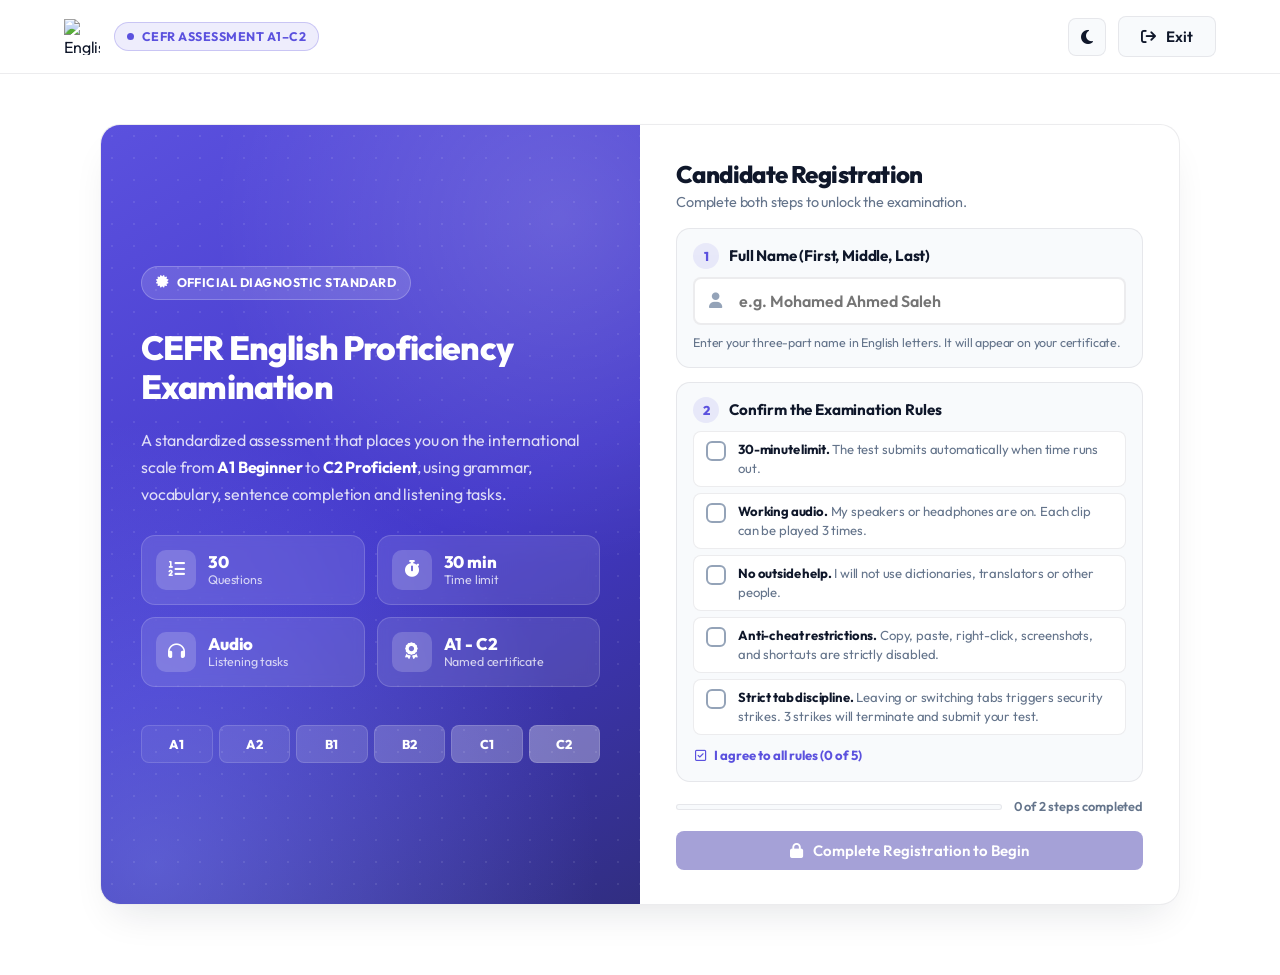
==== commit cee02ec7: "feat: add CEFR progressive difficulty gradient, explicit question directives, and proctoring anti-ch" ====
--- a/test.html
+++ b/test.html
@@ -13,7 +13,7 @@
     <!-- Google Fonts: Outfit & Plus Jakarta Sans -->
     <link rel="preconnect" href="https://fonts.googleapis.com" />
     <link rel="preconnect" href="https://fonts.gstatic.com" crossorigin />
-    <link href="https://fonts.googleapis.com/css2?family=Outfit:wght@300;400;500;600;700;800;900&family=Plus+Jakarta+Sans:wght@500;600;700;800&family=Great+Vibes&display=swap" rel="stylesheet" />
+    <link href="https://fonts.googleapis.com/css2?family=Outfit:wght@300;400;500;600;700;800;900&family=Plus+Jakarta+Sans:wght@500;600;700;800&family=Alex+Brush&family=Allura&family=Great+Vibes&display=swap" rel="stylesheet" />
 
     <!-- Font-Awesome 6 -->
     <link
@@ -198,12 +198,12 @@
                 <label class="rule-check">
                   <input type="checkbox" class="rule-checkbox" />
                   <span class="check-box"><i class="fa-solid fa-check"></i></span>
-                  <span class="check-text"><strong>Restricted actions.</strong> Copy, paste, right-click and shortcuts are disabled.</span>
+                  <span class="check-text"><strong>Anti-cheat restrictions.</strong> Copy, paste, right-click, screenshots, and shortcuts are strictly disabled.</span>
                 </label>
                 <label class="rule-check">
                   <input type="checkbox" class="rule-checkbox" />
                   <span class="check-box"><i class="fa-solid fa-check"></i></span>
-                  <span class="check-text"><strong>One sitting.</strong> I will complete the test without leaving or closing this page.</span>
+                  <span class="check-text"><strong>Strict tab discipline.</strong> Leaving or switching tabs triggers security strikes. 3 strikes will terminate and submit your test.</span>
                 </label>
               </div>
 
@@ -255,10 +255,16 @@
 
             <!-- Question Prompt Box -->
             <div class="question-prompt-area">
+              <div class="question-instruction-tag" id="q-instruction-tag">
+                <i class="fa-solid fa-circle-question" id="q-instruction-icon"></i>
+                <span id="q-instruction-text">Multiple Choice — Select the correct answer</span>
+              </div>
               <h2 class="question-headline" id="q-prompt-text">
                 Loading examination question...
               </h2>
-              <p class="question-subtext" id="q-subtext">Select the best answer from the options below.</p>
+              <div class="question-subtext-wrap" id="q-subtext-wrap">
+                <p class="question-subtext" id="q-subtext">Select the best answer from the options below.</p>
+              </div>
             </div>
 
             <!-- Dynamic Answer Formats (Rendered by JS) -->
@@ -455,6 +461,23 @@
     <!-- Global Toast Container -->
     <div class="toast-container" id="toast-container" aria-live="polite"></div>
 
+    <!-- Proctoring Security Curtain (Shields exam content on tab switch / window blur / screen capture) -->
+    <div class="exam-security-curtain" id="exam-security-curtain" aria-hidden="true" style="display: none;">
+      <div class="security-curtain-card">
+        <div class="security-curtain-icon">
+          <i class="fa-solid fa-shield-halved"></i>
+        </div>
+        <h3 class="security-curtain-title" id="security-curtain-title">Examination Suspended</h3>
+        <p class="security-curtain-desc" id="security-curtain-desc">
+          Exam content is obscured while the window is inactive or screen capture is detected. Please return to this tab immediately.
+        </p>
+        <div class="security-curtain-badge">
+          <i class="fa-solid fa-lock"></i>
+          <span>Proctoring Security Shield Active</span>
+        </div>
+      </div>
+    </div>
+
     <!-- Chic Confirmation Modal -->
     <div class="exam-modal-overlay" id="exam-confirm-modal" aria-hidden="true" style="display: none;">
       <div class="exam-modal-card">
@@ -507,6 +530,6 @@
     </div>
 
     <!-- Core Examination Script -->
-    <script src="test.js?v=20261011d"></script>
+    <script src="test.js?v=20261011e"></script>
   </body>
 </html>
--- a/test.css
+++ b/test.css
@@ -790,8 +790,30 @@
 .legend-dot.flagged { background: var(--warning-color); }
 
 /* --------------------------------------------------
-   5. ACTIVE QUESTION CARD
+   5. ACTIVE QUESTION CARD & WORKSPACE SECURITY
    -------------------------------------------------- */
+.exam-workspace {
+  -webkit-user-select: none;
+  -moz-user-select: none;
+  -ms-user-select: none;
+  user-select: none;
+  transition: filter 0.25s ease, opacity 0.25s ease;
+}
+
+.exam-workspace input,
+.exam-workspace textarea {
+  -webkit-user-select: text;
+  -moz-user-select: text;
+  -ms-user-select: text;
+  user-select: text;
+}
+
+.exam-workspace.exam-obscured {
+  filter: blur(28px) grayscale(95%);
+  pointer-events: none;
+  opacity: 0.15;
+}
+
 .active-question-card {
   max-width: 820px;
   margin: 0 auto;
@@ -871,19 +893,78 @@
 .question-prompt-area {
   display: flex;
   flex-direction: column;
+  gap: 10px;
+}
+
+.question-instruction-tag {
+  align-self: flex-start;
+  display: inline-flex;
+  align-items: center;
   gap: 8px;
+  padding: 6px 14px;
+  border-radius: 20px;
+  background: rgba(91, 81, 222, 0.08);
+  border: 1px solid rgba(91, 81, 222, 0.2);
+  color: var(--main-color);
+  font-size: 0.8rem;
+  font-weight: 700;
+  letter-spacing: 0.02em;
+  transition: all var(--main-transition);
+}
+
+body.dark-theme .question-instruction-tag {
+  background: rgba(129, 140, 248, 0.12);
+  border-color: rgba(129, 140, 248, 0.25);
+  color: #a5b4fc;
 }
 
 .question-headline {
   font-size: 1.35rem;
   font-weight: 700;
-  line-height: 1.45;
-  color: var(--black-color);
+  line-height: 1.5;
+  color: var(--black-color);
+}
+
+.blank-pill {
+  display: inline-block;
+  padding: 0 10px;
+  border-bottom: 3px solid var(--main-color);
+  color: var(--main-color);
+  font-weight: 800;
+  letter-spacing: 2px;
+}
+
+.question-subtext-wrap {
+  display: flex;
+  flex-wrap: wrap;
+  align-items: center;
+  gap: 8px;
 }
 
 .question-subtext {
-  font-size: 0.9rem;
-  color: var(--gray-color);
+  font-size: 0.92rem;
+  line-height: 1.5;
+  color: var(--gray-color);
+  margin: 0;
+}
+
+.question-guideline-box {
+  display: inline-flex;
+  align-items: center;
+  gap: 8px;
+  padding: 6px 14px;
+  border-radius: 8px;
+  background: rgba(245, 158, 11, 0.1);
+  border: 1px solid rgba(245, 158, 11, 0.25);
+  color: #b45309;
+  font-size: 0.84rem;
+  font-weight: 600;
+}
+
+body.dark-theme .question-guideline-box {
+  background: rgba(245, 158, 11, 0.15);
+  border-color: rgba(245, 158, 11, 0.35);
+  color: #fbbf24;
 }
 
 /* --------------------------------------------------
@@ -1643,15 +1724,122 @@
 }
 
 /* --------------------------------------------------
-   11. PRINT OPTIMIZATION
+   11. PROCTORING & ANTI-CHEATING SECURITY CURTAIN
+   -------------------------------------------------- */
+.exam-security-curtain {
+  position: fixed;
+  inset: 0;
+  z-index: 999999;
+  background: rgba(15, 23, 42, 0.95);
+  backdrop-filter: blur(28px);
+  -webkit-backdrop-filter: blur(28px);
+  display: flex;
+  align-items: center;
+  justify-content: center;
+  padding: 24px;
+  animation: curtainFadeIn 0.2s cubic-bezier(0.16, 1, 0.3, 1);
+}
+
+@keyframes curtainFadeIn {
+  from { opacity: 0; transform: scale(0.98); }
+  to { opacity: 1; transform: scale(1); }
+}
+
+.security-curtain-card {
+  max-width: 480px;
+  width: 100%;
+  background: var(--bg-card);
+  border: 1.5px solid rgba(239, 68, 68, 0.35);
+  border-radius: var(--radius-lg);
+  padding: 38px 32px;
+  text-align: center;
+  box-shadow: 0 25px 60px -10px rgba(0, 0, 0, 0.6), 0 0 35px rgba(239, 68, 68, 0.15);
+  display: flex;
+  flex-direction: column;
+  align-items: center;
+  gap: 14px;
+}
+
+.security-curtain-icon {
+  width: 72px;
+  height: 72px;
+  border-radius: 50%;
+  background: rgba(239, 68, 68, 0.12);
+  color: #ef4444;
+  display: flex;
+  align-items: center;
+  justify-content: center;
+  font-size: 2.2rem;
+  margin-bottom: 4px;
+  animation: curtainIconPulse 2s infinite ease-in-out;
+}
+
+@keyframes curtainIconPulse {
+  0%, 100% { transform: scale(1); box-shadow: 0 0 0 0 rgba(239, 68, 68, 0.25); }
+  50% { transform: scale(1.08); box-shadow: 0 0 0 14px rgba(239, 68, 68, 0); }
+}
+
+.security-curtain-title {
+  font-size: 1.45rem;
+  font-weight: 800;
+  color: var(--black-color);
+  letter-spacing: -0.02em;
+  margin: 0;
+}
+
+.security-curtain-desc {
+  font-size: 0.95rem;
+  line-height: 1.6;
+  color: var(--gray-color);
+  margin: 0;
+}
+
+.security-curtain-badge {
+  display: inline-flex;
+  align-items: center;
+  gap: 8px;
+  padding: 8px 16px;
+  border-radius: 30px;
+  background: rgba(239, 68, 68, 0.1);
+  border: 1px solid rgba(239, 68, 68, 0.25);
+  color: #ef4444;
+  font-size: 0.8rem;
+  font-weight: 700;
+  text-transform: uppercase;
+  letter-spacing: 0.04em;
+  margin-top: 6px;
+}
+
+/* --------------------------------------------------
+   12. PRINT OPTIMIZATION & EXAM PRINT PROTECTION
    -------------------------------------------------- */
 @media print {
+  body.exam-in-progress,
+  body.exam-in-progress * {
+    visibility: hidden !important;
+  }
+
+  body.exam-in-progress::before {
+    content: "Screen capture and printing are strictly prohibited during this examination.";
+    display: block !important;
+    visibility: visible !important;
+    position: fixed;
+    top: 40%;
+    left: 10%;
+    right: 10%;
+    text-align: center;
+    font-size: 24px;
+    font-weight: 800;
+    color: #000000;
+  }
+
   .exam-header,
   .exam-progress-container,
   .report-footer-actions,
   .toast-container,
   .review-toggle-bar button,
-  .exam-modal-overlay {
+  .exam-modal-overlay,
+  .exam-security-curtain {
     display: none !important;
   }
 
@@ -1761,29 +1949,38 @@
 }
 
 .signature-script {
-  font-family: "Great Vibes", "Brush Script MT", cursive;
-  font-size: 2.6rem;
-  line-height: 1;
+  font-family: "Alex Brush", "Allura", "Great Vibes", cursive;
+  font-size: 2.85rem;
+  font-weight: 400;
+  line-height: 1.15;
   color: #1e1b4b;
   transform: none;
-  margin-bottom: -4px;
+  margin-bottom: 2px;
   white-space: nowrap;
-}
-
-body.dark-theme .signature-script { color: #c7d2fe; }
+  letter-spacing: 0.02em;
+}
+
+body.dark-theme .signature-script {
+  color: #e0e7ff;
+}
 
 .signature-line {
   width: 100%;
+  min-width: 250px;
   height: 1.5px;
-  background: linear-gradient(90deg, transparent, var(--black-color), transparent);
-  margin: 0 0 6px;
+  background: linear-gradient(90deg, transparent, rgba(91, 81, 222, 0.4), var(--black-color), rgba(91, 81, 222, 0.4), transparent);
+  margin: 2px 0 8px;
+}
+
+body.dark-theme .signature-line {
+  background: linear-gradient(90deg, transparent, rgba(129, 140, 248, 0.4), #cbd5e1, rgba(129, 140, 248, 0.4), transparent);
 }
 
 .signature-role {
-  font-size: 0.78rem;
+  font-size: 0.8rem;
   font-weight: 700;
   color: var(--gray-color);
-  letter-spacing: 0.08em;
+  letter-spacing: 0.1em;
   text-transform: uppercase;
 }
 
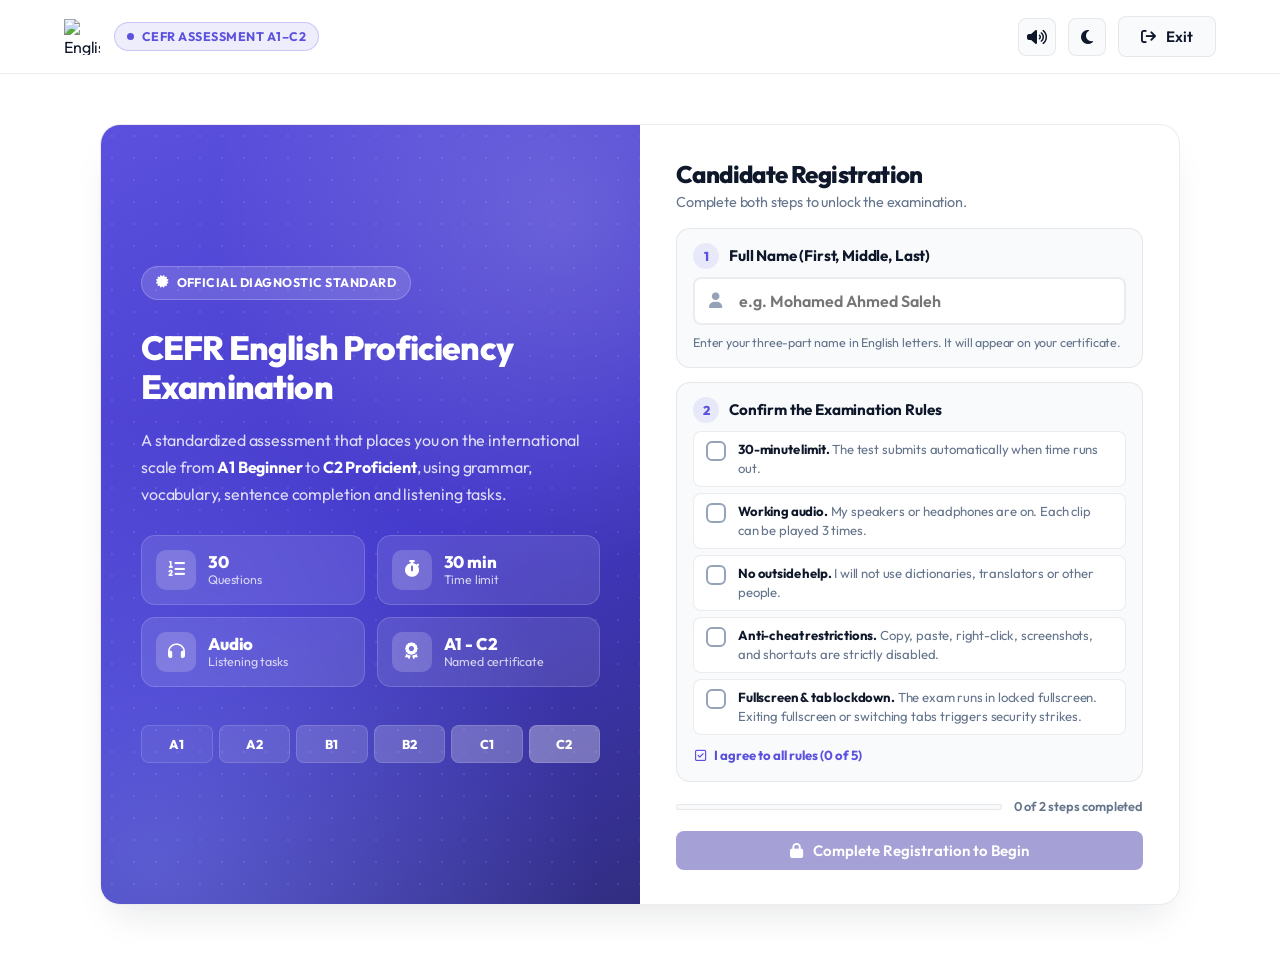
==== commit 7e2da518: "feat: implement Fullscreen Lockdown Mode, Micro-Interactions audio synth, and expand question pool t" ====
--- a/test.html
+++ b/test.html
@@ -54,6 +54,10 @@
         </div>
 
         <div class="exam-header-controls">
+          <button id="fx-toggle-btn" class="theme-btn" title="Toggle Sound FX" aria-label="Toggle Sound Effects">
+            <i class="fa-solid fa-volume-high"></i>
+          </button>
+
           <button id="theme-toggle" class="theme-btn" title="Toggle Theme" aria-label="Toggle Theme">
             <i class="fa-solid fa-moon"></i>
           </button>
@@ -203,7 +207,7 @@
                 <label class="rule-check">
                   <input type="checkbox" class="rule-checkbox" />
                   <span class="check-box"><i class="fa-solid fa-check"></i></span>
-                  <span class="check-text"><strong>Strict tab discipline.</strong> Leaving or switching tabs triggers security strikes. 3 strikes will terminate and submit your test.</span>
+                  <span class="check-text"><strong>Fullscreen &amp; tab lockdown.</strong> The exam runs in locked fullscreen. Exiting fullscreen or switching tabs triggers security strikes.</span>
                 </label>
               </div>
 
@@ -475,6 +479,10 @@
           <i class="fa-solid fa-lock"></i>
           <span>Proctoring Security Shield Active</span>
         </div>
+        <button type="button" class="btn btn-primary btn-sm" id="curtain-resume-btn" style="margin-top: 10px; display: none;">
+          <i class="fa-solid fa-expand"></i>
+          <span>Return to Fullscreen</span>
+        </button>
       </div>
     </div>
 
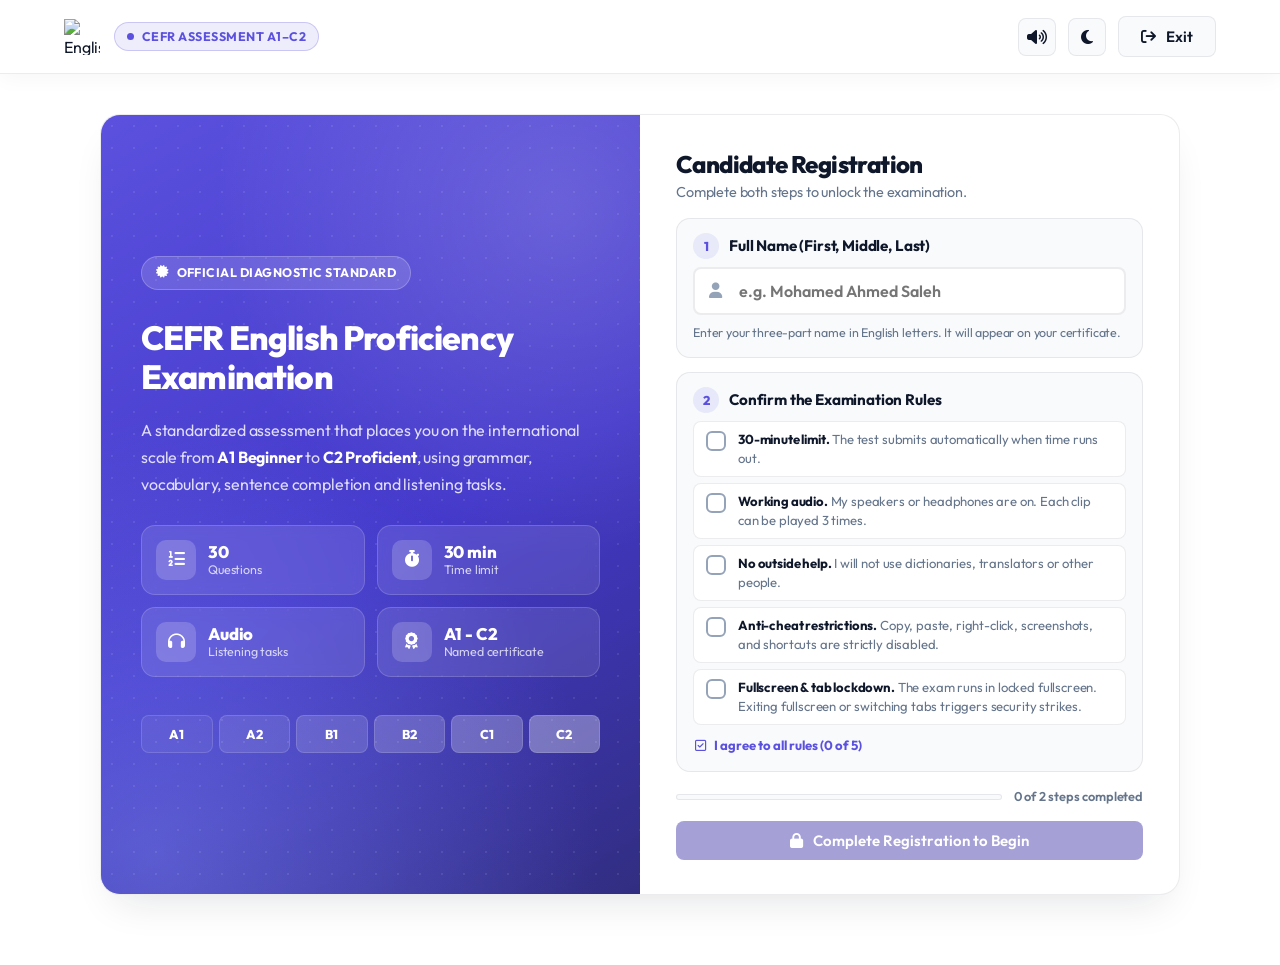
==== commit ac7f21bd: "fix(exam): fix delete certificate modal layering and implement fixed navbar with floating dynamic ti" ====
--- a/test.html
+++ b/test.html
@@ -46,8 +46,9 @@
           </div>
         </a>
 
-        <!-- Live Countdown Timer -->
-        <div class="exam-timer-box" id="exam-timer-box">
+        <!-- Live Countdown Timer (Floating Dynamic Bubble) -->
+        <div class="exam-timer-box" id="exam-timer-box" title="Remaining Exam Time">
+          <span class="timer-bubble-dot" aria-hidden="true"></span>
           <i class="fa-solid fa-clock"></i>
           <span class="timer-label">Time Remaining:</span>
           <span class="timer-digits" id="timer-digits">30:00</span>
@@ -73,45 +74,6 @@
     <!-- Main Examination Workspace -->
     <main class="exam-main-container">
       <div class="container">
-        
-        <!-- Saved Certificate Quick-Access Banner (Displayed if saved certificates exist in localStorage) -->
-        <aside class="saved-certs-banner" id="saved-certs-banner" style="display: none;" aria-label="Saved Certificate Notice">
-          <div class="saved-certs-inner">
-            <div class="saved-certs-info">
-              <div class="saved-certs-badge" id="saved-banner-level-badge">
-                <i class="fa-solid fa-award"></i>
-                <span id="saved-banner-level-code">B2</span>
-              </div>
-              <div class="saved-certs-details">
-                <div class="saved-certs-title-row">
-                  <h2 class="saved-certs-heading">Saved Certificate Available</h2>
-                </div>
-                <p class="saved-certs-text">
-                  Candidate: <strong id="saved-banner-name">Candidate</strong> &bull;
-                  Level: <strong id="saved-banner-level-title">B2 Upper-Intermediate</strong> &bull;
-                  Issued: <span id="saved-banner-date">Date</span>
-                </p>
-              </div>
-            </div>
-            <div class="saved-certs-actions">
-              <button type="button" class="btn btn-primary btn-sm" id="view-saved-cert-btn">
-                <i class="fa-solid fa-certificate"></i>
-                <span>View &amp; Download</span>
-              </button>
-              <button type="button" class="btn btn-secondary btn-sm" id="share-saved-banner-btn" title="Copy link to open on another browser or phone">
-                <i class="fa-solid fa-share-nodes"></i>
-                <span>Share Link</span>
-              </button>
-              <button type="button" class="btn btn-secondary btn-sm" id="open-history-modal-btn" style="display: none;">
-                <i class="fa-solid fa-clock-rotate-left"></i>
-                <span id="history-btn-label">History</span>
-              </button>
-              <button type="button" class="saved-banner-dismiss-btn" id="dismiss-saved-banner-btn" title="Dismiss notice" aria-label="Dismiss banner">
-                <i class="fa-solid fa-xmark"></i>
-              </button>
-            </div>
-          </div>
-        </aside>
 
         <!-- Pre-Test Registration Splash (Visible at Start) -->
         <div class="exam-splash-card" id="exam-splash-card">
@@ -320,6 +282,10 @@
               <span>Back to Registration</span>
             </button>
             <div class="cert-toolbar-actions">
+              <button class="btn btn-secondary cert-history-btn" id="report-saved-certs-btn" type="button" style="display: none;" title="View all certificates saved on this device">
+                <i class="fa-solid fa-clock-rotate-left"></i>
+                <span id="report-saved-certs-label">Saved Certificates</span>
+              </button>
               <button class="btn btn-secondary cert-share-btn" id="share-certificate-btn" type="button">
                 <i class="fa-solid fa-share-nodes"></i>
                 <span>Share / Copy Link</span>
@@ -443,6 +409,10 @@
             <button class="btn btn-secondary" id="report-footer-back-reg-btn" type="button">
               <i class="fa-solid fa-arrow-left"></i>
               <span>Take Another Test</span>
+            </button>
+            <button class="btn btn-secondary" id="report-footer-history-btn" type="button" style="display: none;">
+              <i class="fa-solid fa-clock-rotate-left"></i>
+              <span>Saved Certificates</span>
             </button>
             <button class="btn btn-primary" id="retake-exam-fresh-btn">
               <i class="fa-solid fa-rotate-right"></i>
@@ -486,25 +456,6 @@
       </div>
     </div>
 
-    <!-- Chic Confirmation Modal -->
-    <div class="exam-modal-overlay" id="exam-confirm-modal" aria-hidden="true" style="display: none;">
-      <div class="exam-modal-card">
-        <div class="exam-modal-icon-wrap" id="modal-icon-wrap">
-          <i class="fa-solid fa-circle-question" id="modal-icon"></i>
-        </div>
-        <h3 class="exam-modal-title" id="modal-title">Confirmation Required</h3>
-        <p class="exam-modal-message" id="modal-message">Are you sure you want to proceed with this action?</p>
-        <div class="exam-modal-actions">
-          <button type="button" class="btn btn-secondary modal-btn-cancel" id="modal-cancel-btn">
-            <span>Cancel</span>
-          </button>
-          <button type="button" class="btn btn-primary modal-btn-confirm" id="modal-confirm-btn">
-            <span>Confirm</span>
-          </button>
-        </div>
-      </div>
-    </div>
-
     <!-- Saved Certificates History Modal -->
     <div class="exam-modal-overlay" id="certs-history-modal" aria-hidden="true" style="display: none;">
       <div class="exam-modal-card history-modal-card">
@@ -537,6 +488,25 @@
       </div>
     </div>
 
+    <!-- Chic Confirmation Modal (Placed after and layered on top of all modals) -->
+    <div class="exam-modal-overlay" id="exam-confirm-modal" aria-hidden="true" style="display: none;">
+      <div class="exam-modal-card">
+        <div class="exam-modal-icon-wrap" id="modal-icon-wrap">
+          <i class="fa-solid fa-circle-question" id="modal-icon"></i>
+        </div>
+        <h3 class="exam-modal-title" id="modal-title">Confirmation Required</h3>
+        <p class="exam-modal-message" id="modal-message">Are you sure you want to proceed with this action?</p>
+        <div class="exam-modal-actions">
+          <button type="button" class="btn btn-secondary modal-btn-cancel" id="modal-cancel-btn">
+            <span>Cancel</span>
+          </button>
+          <button type="button" class="btn btn-primary modal-btn-confirm" id="modal-confirm-btn">
+            <span>Confirm</span>
+          </button>
+        </div>
+      </div>
+    </div>
+
     <!-- Core Examination Script -->
     <script src="test.js?v=20261011e"></script>
   </body>
--- a/style.css
+++ b/style.css
@@ -1442,6 +1442,35 @@
   background: var(--main-color);
   color: #ffffff;
   border-color: var(--main-color);
+  transform: translateY(-2px);
+}
+
+.social-box a[aria-label="WhatsApp"]:hover {
+  background: #25D366;
+  border-color: #25D366;
+}
+
+.social-box a[aria-label="LinkedIn"]:hover {
+  background: #0077b5;
+  border-color: #0077b5;
+}
+
+.social-box a[aria-label="Portfolio"]:hover {
+  background: #0f172a;
+  border-color: #0f172a;
+}
+
+.footer .box a {
+  display: flex;
+  align-items: center;
+  gap: 8px;
+}
+
+.footer .box a i {
+  font-size: 0.9em;
+  opacity: 0.85;
+  width: 16px;
+  text-align: center;
 }
 
 /* --------------------------------------------------
@@ -1653,6 +1682,41 @@
   background: var(--main-color);
   color: #ffffff;
   border-color: var(--main-color);
+}
+
+/* --------------------------------------------------
+   FLOATING WHATSAPP BUTTON
+   -------------------------------------------------- */
+.whatsapp-floating-btn {
+  position: fixed;
+  bottom: 24px;
+  left: 24px;
+  z-index: 990;
+  display: inline-flex;
+  align-items: center;
+  gap: 10px;
+  background: #25D366;
+  color: #ffffff;
+  padding: 11px 18px;
+  border-radius: var(--radius-full);
+  box-shadow: 0 10px 25px -5px rgba(37, 211, 102, 0.45);
+  font-family: 'Plus Jakarta Sans', sans-serif;
+  font-size: 14px;
+  font-weight: 700;
+  text-decoration: none;
+  transition: transform 0.25s cubic-bezier(0.16, 1, 0.3, 1), box-shadow 0.25s ease, background-color 0.2s ease;
+  backdrop-filter: blur(4px);
+}
+
+.whatsapp-floating-btn:hover {
+  background: #20ba5a;
+  transform: translateY(-4px) scale(1.03);
+  box-shadow: 0 14px 30px -4px rgba(37, 211, 102, 0.55);
+  color: #ffffff;
+}
+
+.whatsapp-floating-btn i {
+  font-size: 22px;
 }
 
 /* --------------------------------------------------
@@ -1772,6 +1836,36 @@
     grid-template-columns: 1fr;
     gap: 16px;
   }
+
+  .learn .card {
+    width: 100%;
+    max-width: 520px;
+    margin: 0 auto;
+    text-align: left;
+  }
+
+  .testimonial-bubble {
+    max-width: 520px;
+    margin: 0 auto 30px;
+    text-align: left;
+  }
+
+  .learn .head-learn,
+  .upgrade .head {
+    font-size: clamp(1.85rem, 4.5vw, 2.35rem);
+  }
+
+  .upgrade-img-wrap {
+    width: 100%;
+    max-width: 380px;
+    margin: 0 auto;
+  }
+
+  .upgrade-img-wrap img {
+    width: 100%;
+    height: auto;
+    display: block;
+  }
 }
 
 /* --------------------------------------------------
@@ -1894,21 +1988,65 @@
     padding: 24px 20px;
   }
 
+  .learn {
+    padding: 50px 0;
+  }
+
+  .learn .head-learn {
+    font-size: clamp(1.65rem, 5vw, 2.1rem);
+  }
+
+  .learn .btn-learn {
+    margin: 0 auto 24px;
+  }
+
+  .learn .line {
+    margin: 0 auto 24px;
+  }
+
   .feadback {
-    padding: 40px 0;
+    padding: 50px 0;
   }
 
   .feadback .container {
-    gap: 20px;
+    gap: 24px;
+    text-align: center;
   }
 
   .feadback .vector {
     display: none;
   }
 
-  .feadback .img img {
-    width: 110px;
-    height: 110px;
+  .feadback .img {
+    width: 100%;
+    display: flex;
+    justify-content: center;
+  }
+
+  .student-avatar-frame {
+    width: 140px;
+    height: 140px;
+    margin: 0 auto;
+    border-radius: var(--radius-full);
+  }
+
+  .student-avatar-frame img {
+    width: 100%;
+    height: 100%;
+    object-fit: cover;
+  }
+
+  .feadback .text {
+    align-items: center;
+    text-align: center;
+  }
+
+  .quote-large {
+    margin: 0 auto;
+  }
+
+  .role-badge {
+    margin: 0 auto;
   }
 
   .feadback .para-fead {
@@ -1999,6 +2137,24 @@
     flex-direction: column;
     gap: 16px;
     text-align: center;
+  }
+
+  .whatsapp-floating-btn {
+    bottom: 20px;
+    left: 16px;
+    padding: 12px;
+    width: 48px;
+    height: 48px;
+    justify-content: center;
+    border-radius: 50%;
+  }
+
+  .whatsapp-floating-btn .whatsapp-label {
+    display: none;
+  }
+
+  .whatsapp-floating-btn i {
+    font-size: 24px;
   }
 }
 
@@ -2040,6 +2196,23 @@
     font-size: 1.85rem;
   }
 
+  .learn .card {
+    padding: 18px 16px;
+  }
+
+  .text-card .daily {
+    font-size: 1.2rem;
+  }
+
+  .testimonial-bubble {
+    padding: 16px 18px;
+  }
+
+  .student-avatar-frame {
+    width: 120px;
+    height: 120px;
+  }
+
   .number-container {
     grid-template-columns: repeat(2, 1fr);
     gap: 10px;
@@ -2054,6 +2227,10 @@
     text-align: center;
   }
 
+  .footer .box a {
+    justify-content: center;
+  }
+
   .footer .box h3::after {
     margin: 6px auto 0;
   }
--- a/test.css
+++ b/test.css
@@ -44,18 +44,20 @@
 }
 
 .exam-header {
-  position: sticky;
+  position: fixed;
   top: 0;
   left: 0;
   width: 100%;
   height: 74px;
   background: var(--header-bg);
-  backdrop-filter: blur(14px);
-  -webkit-backdrop-filter: blur(14px);
+  backdrop-filter: blur(16px);
+  -webkit-backdrop-filter: blur(16px);
   border-bottom: 1px solid var(--border-color);
-  z-index: 999;
-  display: flex;
-  align-items: center;
+  z-index: 1000;
+  display: flex;
+  align-items: center;
+  box-shadow: 0 4px 20px rgba(0, 0, 0, 0.04);
+  transition: background-color var(--main-transition), box-shadow 0.3s ease;
 }
 
 .exam-header-inner {
@@ -102,19 +104,49 @@
   animation: pulseDot 2s infinite;
 }
 
-/* Timer Box */
+/* Floating Dynamic Timer Bubble */
 .exam-timer-box {
   display: flex;
   align-items: center;
   gap: 10px;
-  padding: 8px 18px;
+  padding: 8px 20px;
   background: var(--bg-card);
-  border: 1px solid var(--border-color);
+  border: 1.5px solid rgba(91, 81, 222, 0.28);
   border-radius: var(--radius-full);
-  box-shadow: var(--shadow-sm);
+  box-shadow: 0 6px 20px -3px rgba(91, 81, 222, 0.2), 0 0 0 1px rgba(255, 255, 255, 0.6) inset;
   font-weight: 600;
   color: var(--black-color);
-  transition: all 0.3s ease;
+  transition: all 0.3s cubic-bezier(0.16, 1, 0.3, 1);
+  position: relative;
+  backdrop-filter: blur(12px);
+  -webkit-backdrop-filter: blur(12px);
+}
+
+.exam-timer-box:hover {
+  transform: translateY(-2px);
+  border-color: var(--main-color);
+  box-shadow: 0 10px 26px -3px rgba(91, 81, 222, 0.32);
+}
+
+.timer-bubble-dot {
+  width: 8px;
+  height: 8px;
+  border-radius: 50%;
+  background: #10b981;
+  box-shadow: 0 0 8px #10b981;
+  animation: timerBubblePulse 2s infinite ease-in-out;
+  flex-shrink: 0;
+}
+
+@keyframes timerBubblePulse {
+  0%, 100% {
+    transform: scale(1);
+    opacity: 1;
+  }
+  50% {
+    transform: scale(1.35);
+    opacity: 0.6;
+  }
 }
 
 .exam-timer-box i {
@@ -138,7 +170,13 @@
 .exam-timer-box.warning {
   border-color: #ef4444;
   background: rgba(239, 68, 68, 0.1);
+  box-shadow: 0 8px 28px -4px rgba(239, 68, 68, 0.35);
   animation: timerWarning 1s infinite alternate;
+}
+
+.exam-timer-box.warning .timer-bubble-dot {
+  background: #ef4444;
+  box-shadow: 0 0 10px #ef4444;
 }
 
 .exam-timer-box.warning i,
@@ -162,7 +200,7 @@
    -------------------------------------------------- */
 .exam-main-container {
   flex: 1;
-  padding: 40px 0 60px;
+  padding: 104px 0 60px;
 }
 
 .exam-main-container .container {
@@ -1621,6 +1659,14 @@
   animation: modalFadeIn 0.25s ease-out;
 }
 
+#certs-history-modal {
+  z-index: 10000;
+}
+
+#exam-confirm-modal {
+  z-index: 10500;
+}
+
 @keyframes modalFadeIn {
   from { opacity: 0; }
   to { opacity: 1; }
@@ -1871,7 +1917,7 @@
 .splash-title { font-size: 2.1rem; }
 
 @media (max-width: 960px) {
-  .exam-main-container { padding: 20px 0 40px; }
+  .exam-main-container { padding: 92px 0 40px; }
   .exam-splash-card { grid-template-columns: minmax(0, 1fr); margin: 0 auto; }
   .splash-overview { padding: 30px 24px; gap: 16px; }
   .splash-register { padding: 26px 20px; }
@@ -1880,9 +1926,13 @@
 }
 
 @media (max-width: 560px) {
+  .exam-main-container { padding: 88px 0 30px; }
   .exam-main-container .container { padding: 0 12px; }
   .exam-header-inner { padding: 0 12px; gap: 10px; }
   .exam-badge { display: none; }
+  .exam-timer-box { padding: 6px 12px; gap: 6px; }
+  .timer-label { display: none; }
+  .timer-digits { font-size: 1rem; }
   .splash-stats { grid-template-columns: repeat(2, minmax(0, 1fr)); gap: 8px; }
   .splash-stat { padding: 10px; gap: 8px; }
   .stat-icon { width: 32px; height: 32px; font-size: 0.9rem; }
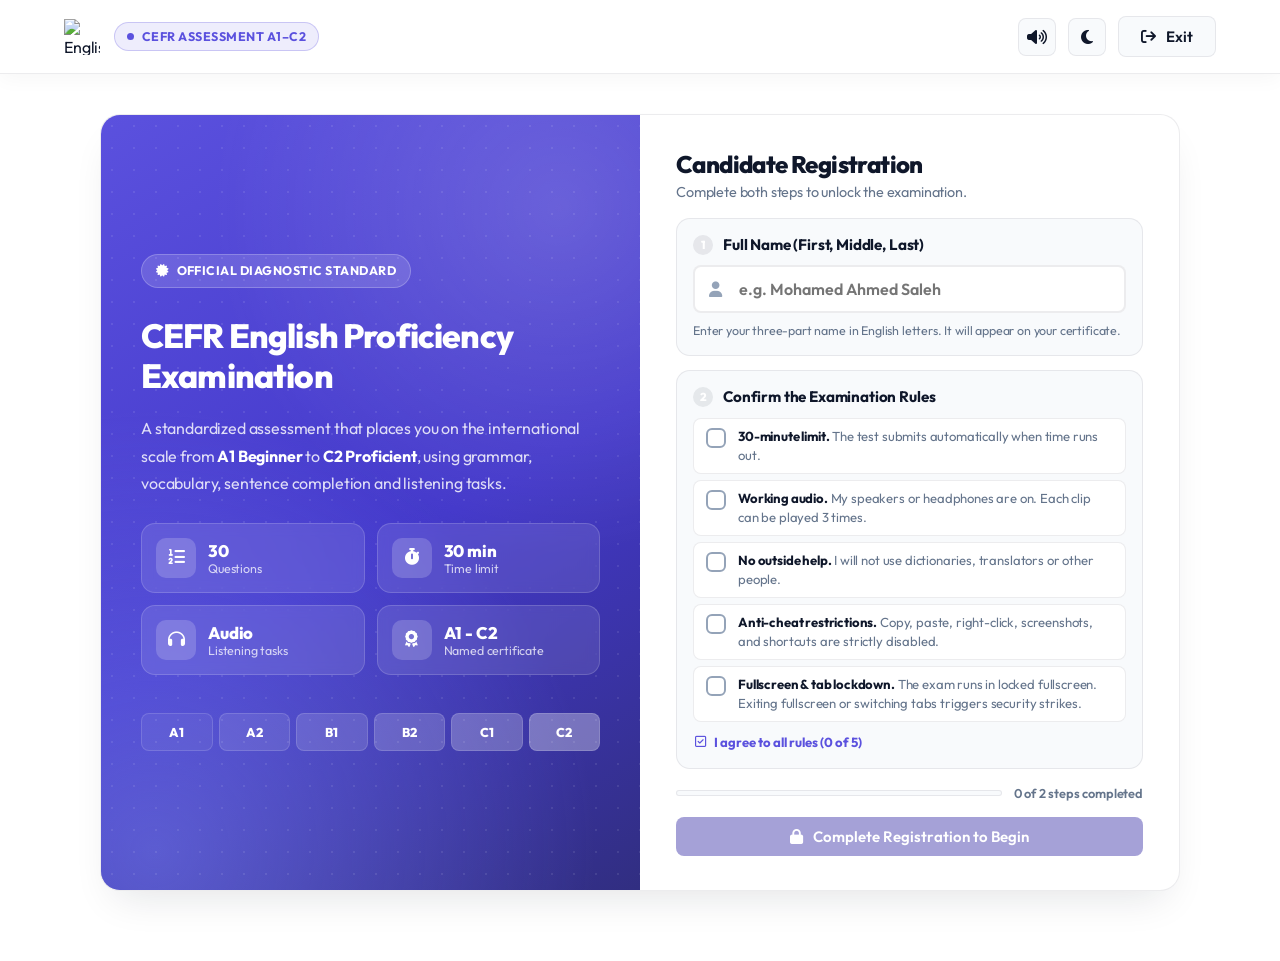
==== commit b1da926d: "feat(exam): distribute short spoken reading sentences at Q10, Q20, and Q30 with fast reading and hig" ====
--- a/test.html
+++ b/test.html
@@ -381,11 +381,11 @@
 
               <div class="competency-card">
                 <div class="comp-head">
-                  <span>Discourse Coherence</span>
+                  <span>Spoken Pronunciation & Fluency</span>
                   <strong id="comp-coherence-pct">94%</strong>
                 </div>
                 <div class="comp-bar"><div class="fill" id="comp-coherence-fill" style="width: 94%;"></div></div>
-                <span class="comp-note">Concessions, transitions & formal registers</span>
+                <span class="comp-note">Sentence articulation, acoustic clarity & natural cadence</span>
               </div>
             </div>
           </div>
--- a/test.css
+++ b/test.css
@@ -798,6 +798,23 @@
   height: 8px;
   border-radius: 50%;
   background: var(--warning-color);
+}
+
+.q-nav-pill.speaking-pill::before {
+  content: '';
+  position: absolute;
+  top: 3px;
+  left: 3px;
+  width: 6px;
+  height: 6px;
+  border-radius: 50%;
+  background: var(--main-color);
+  box-shadow: 0 0 4px var(--main-color-glow);
+}
+
+.q-nav-pill.speaking-pill.current::before {
+  background: #ffffff;
+  box-shadow: none;
 }
 
 .nav-legend {
@@ -2445,3 +2462,1253 @@
     min-width: 140px;
   }
 }
+
+/* ==================================================
+   AI SPOKEN FLUENCY & ACCENT ASSESSMENT CONSOLE
+   ================================================== */
+.speaking-assessment-card {
+  background: var(--bg-card);
+  border: 1.5px solid rgba(91, 81, 222, 0.22);
+  border-radius: var(--radius-lg);
+  padding: 28px 24px;
+  display: flex;
+  flex-direction: column;
+  gap: 22px;
+  box-shadow: 0 10px 30px -5px rgba(0, 0, 0, 0.05);
+  position: relative;
+  overflow: hidden;
+}
+
+.speaking-examiner-bar {
+  display: flex;
+  align-items: center;
+  justify-content: space-between;
+  padding: 14px 18px;
+  background: linear-gradient(135deg, rgba(91, 81, 222, 0.08), rgba(6, 182, 212, 0.08));
+  border: 1px solid rgba(91, 81, 222, 0.18);
+  border-radius: var(--radius-md);
+  gap: 16px;
+  flex-wrap: wrap;
+}
+
+.speaking-examiner-info {
+  display: flex;
+  align-items: center;
+  gap: 12px;
+}
+
+.examiner-avatar {
+  width: 44px;
+  height: 44px;
+  border-radius: 50%;
+  background: linear-gradient(135deg, var(--main-color), #06b6d4);
+  display: flex;
+  align-items: center;
+  justify-content: center;
+  color: #fff;
+  font-size: 1.25rem;
+  box-shadow: 0 4px 14px rgba(91, 81, 222, 0.35);
+  position: relative;
+  flex-shrink: 0;
+}
+
+.examiner-avatar::after {
+  content: '';
+  position: absolute;
+  bottom: 0;
+  right: 0;
+  width: 12px;
+  height: 12px;
+  border-radius: 50%;
+  background: #10b981;
+  border: 2px solid var(--bg-card);
+}
+
+.examiner-text {
+  display: flex;
+  flex-direction: column;
+}
+
+.examiner-name {
+  font-weight: 700;
+  font-size: 0.96rem;
+  color: var(--black-color);
+  display: flex;
+  align-items: center;
+  gap: 6px;
+}
+
+.examiner-role {
+  font-size: 0.8rem;
+  color: var(--gray-color);
+}
+
+.speaking-topic-box {
+  background: rgba(15, 23, 42, 0.03);
+  border-left: 4px solid var(--main-color);
+  border-radius: 0 var(--radius-sm) var(--radius-sm) 0;
+  padding: 16px 20px;
+}
+
+body.dark-theme .speaking-topic-box {
+  background: rgba(255, 255, 255, 0.03);
+}
+
+.speaking-topic-title {
+  font-size: 1.05rem;
+  font-weight: 700;
+  color: var(--black-color);
+  margin-bottom: 8px;
+  line-height: 1.45;
+}
+
+.speaking-guidelines-list {
+  display: flex;
+  flex-direction: column;
+  gap: 6px;
+  margin: 10px 0 0;
+  padding: 0;
+  list-style: none;
+}
+
+.speaking-guidelines-list li {
+  font-size: 0.88rem;
+  color: var(--gray-color);
+  display: flex;
+  align-items: flex-start;
+  gap: 8px;
+  line-height: 1.4;
+}
+
+.speaking-guidelines-list li i {
+  color: var(--main-color);
+  margin-top: 3px;
+  font-size: 0.82rem;
+}
+
+/* Speaking Recording Console */
+.speaking-console {
+  display: flex;
+  flex-direction: column;
+  align-items: center;
+  gap: 18px;
+  padding: 24px 20px;
+  background: rgba(91, 81, 222, 0.03);
+  border: 1px dashed rgba(91, 81, 222, 0.25);
+  border-radius: var(--radius-lg);
+  text-align: center;
+  position: relative;
+}
+
+.speaking-mic-wrap {
+  position: relative;
+  display: flex;
+  align-items: center;
+  justify-content: center;
+}
+
+.speaking-mic-btn {
+  width: 82px;
+  height: 82px;
+  border-radius: 50%;
+  border: none;
+  background: linear-gradient(135deg, var(--main-color), #4f46e5);
+  color: #fff;
+  font-size: 1.85rem;
+  cursor: pointer;
+  display: flex;
+  align-items: center;
+  justify-content: center;
+  box-shadow: 0 8px 26px rgba(91, 81, 222, 0.38);
+  transition: all 0.3s cubic-bezier(0.16, 1, 0.3, 1);
+  position: relative;
+  z-index: 2;
+}
+
+.speaking-mic-btn:hover:not(:disabled) {
+  transform: scale(1.06);
+  box-shadow: 0 12px 32px rgba(91, 81, 222, 0.48);
+}
+
+.speaking-mic-btn.speaking {
+  background: linear-gradient(135deg, #ef4444, #dc2626);
+  box-shadow: 0 0 0 0 rgba(239, 68, 68, 0.6);
+  animation: micPulseGlow 1.4s infinite;
+}
+
+@keyframes micPulseGlow {
+  0% {
+    box-shadow: 0 0 0 0 rgba(239, 68, 68, 0.6);
+    transform: scale(1);
+  }
+  50% {
+    box-shadow: 0 0 0 16px rgba(239, 68, 68, 0);
+    transform: scale(1.05);
+  }
+  100% {
+    box-shadow: 0 0 0 0 rgba(239, 68, 68, 0);
+    transform: scale(1);
+  }
+}
+
+/* Audio Equalizer Canvas */
+.speaking-canvas-wrap {
+  width: 100%;
+  max-width: 440px;
+  height: 48px;
+  display: flex;
+  align-items: center;
+  justify-content: center;
+}
+
+#speaking-equalizer-canvas {
+  width: 100%;
+  height: 100%;
+  border-radius: 8px;
+}
+
+/* Dual Timer & Progress */
+.speaking-timer-panel {
+  width: 100%;
+  max-width: 460px;
+  display: flex;
+  flex-direction: column;
+  gap: 8px;
+}
+
+.speaking-timer-status {
+  display: flex;
+  align-items: center;
+  justify-content: space-between;
+  font-size: 0.88rem;
+  font-weight: 600;
+  color: var(--black-color);
+}
+
+.speaking-timer-digits {
+  font-family: 'Outfit', monospace;
+  font-size: 1.15rem;
+  font-weight: 800;
+  color: var(--main-color);
+}
+
+.speaking-timer-digits.target-met {
+  color: #10b981;
+}
+
+.speaking-timer-bar-track {
+  width: 100%;
+  height: 10px;
+  background: rgba(15, 23, 42, 0.08);
+  border-radius: var(--radius-full);
+  overflow: hidden;
+  position: relative;
+}
+
+body.dark-theme .speaking-timer-bar-track {
+  background: rgba(255, 255, 255, 0.08);
+}
+
+.speaking-timer-bar-fill {
+  height: 100%;
+  width: 0%;
+  background: linear-gradient(90deg, var(--main-color), #06b6d4);
+  border-radius: var(--radius-full);
+  transition: width 0.3s ease, background 0.3s ease;
+}
+
+.speaking-timer-bar-fill.target-met {
+  background: linear-gradient(90deg, #10b981, #059669);
+}
+
+.speaking-target-marker {
+  position: absolute;
+  left: 66.66%; /* 40 seconds of 60 seconds */
+  top: 0;
+  bottom: 0;
+  width: 2px;
+  background: rgba(239, 68, 68, 0.7);
+  z-index: 2;
+}
+
+.speaking-target-marker::after {
+  content: '40s Min';
+  position: absolute;
+  top: -18px;
+  left: -20px;
+  font-size: 0.68rem;
+  font-weight: 700;
+  color: var(--gray-color);
+}
+
+.speaking-state-hint {
+  font-size: 0.85rem;
+  font-weight: 600;
+  color: var(--gray-color);
+  display: flex;
+  align-items: center;
+  justify-content: center;
+  gap: 6px;
+}
+
+.speaking-state-hint.active {
+  color: #ef4444;
+}
+
+.speaking-state-hint.ready {
+  color: #10b981;
+}
+
+/* Transcript Box */
+.speaking-transcript-card {
+  width: 100%;
+  background: var(--bg-card);
+  border: 1px solid var(--border-color);
+  border-radius: var(--radius-md);
+  padding: 16px 18px;
+  text-align: left;
+}
+
+.transcript-header {
+  display: flex;
+  align-items: center;
+  justify-content: space-between;
+  margin-bottom: 8px;
+  font-size: 0.82rem;
+  font-weight: 600;
+  color: var(--gray-color);
+  text-transform: uppercase;
+  letter-spacing: 0.04em;
+}
+
+.transcript-word-count {
+  font-size: 0.8rem;
+  background: rgba(91, 81, 222, 0.1);
+  color: var(--main-color);
+  padding: 2px 8px;
+  border-radius: var(--radius-full);
+}
+
+.speaking-transcript-text {
+  font-size: 0.95rem;
+  line-height: 1.55;
+  color: var(--black-color);
+  min-height: 54px;
+  max-height: 140px;
+  overflow-y: auto;
+  white-space: pre-wrap;
+  word-break: break-word;
+}
+
+.speaking-transcript-text.empty {
+  color: var(--gray-color);
+  font-style: italic;
+}
+
+/* Action Buttons */
+.speaking-actions-bar {
+  display: flex;
+  align-items: center;
+  justify-content: center;
+  gap: 14px;
+  flex-wrap: wrap;
+  width: 100%;
+}
+
+.btn-conclude-speaking {
+  background: linear-gradient(135deg, #10b981, #059669);
+  color: #fff;
+  border: none;
+  font-weight: 700;
+  padding: 12px 24px;
+  border-radius: var(--radius-md);
+  box-shadow: 0 4px 16px rgba(16, 185, 129, 0.3);
+  cursor: pointer;
+  display: inline-flex;
+  align-items: center;
+  gap: 8px;
+  transition: all 0.3s ease;
+}
+
+.btn-conclude-speaking:hover:not(:disabled) {
+  transform: translateY(-2px);
+  box-shadow: 0 8px 24px rgba(16, 185, 129, 0.45);
+}
+
+.btn-conclude-speaking:disabled {
+  opacity: 0.5;
+  cursor: not-allowed;
+  background: var(--gray-color);
+  box-shadow: none;
+  transform: none;
+}
+
+/* AI Spoken Assessment Result Scorecard */
+.ai-spoken-scorecard {
+  width: 100%;
+  background: linear-gradient(135deg, rgba(91, 81, 222, 0.06), rgba(16, 185, 129, 0.06));
+  border: 1.5px solid rgba(16, 185, 129, 0.35);
+  border-radius: var(--radius-lg);
+  padding: 24px;
+  display: flex;
+  flex-direction: column;
+  gap: 18px;
+  animation: modalFadeIn 0.3s ease;
+}
+
+.scorecard-header {
+  display: flex;
+  align-items: center;
+  justify-content: space-between;
+  border-bottom: 1px solid rgba(16, 185, 129, 0.2);
+  padding-bottom: 12px;
+  flex-wrap: wrap;
+  gap: 10px;
+}
+
+.scorecard-title {
+  font-size: 1.05rem;
+  font-weight: 800;
+  color: var(--black-color);
+  display: flex;
+  align-items: center;
+  gap: 8px;
+}
+
+.scorecard-title i {
+  color: #10b981;
+}
+
+.scorecard-badge {
+  background: #10b981;
+  color: #fff;
+  font-size: 0.8rem;
+  font-weight: 700;
+  padding: 4px 12px;
+  border-radius: var(--radius-full);
+  display: inline-flex;
+  align-items: center;
+  gap: 6px;
+}
+
+.scorecard-metrics-grid {
+  display: grid;
+  grid-template-columns: repeat(auto-fit, minmax(130px, 1fr));
+  gap: 12px;
+}
+
+.scorecard-metric-card {
+  background: var(--bg-card);
+  border: 1px solid var(--border-color);
+  border-radius: var(--radius-md);
+  padding: 14px 12px;
+  text-align: center;
+  display: flex;
+  flex-direction: column;
+  gap: 4px;
+}
+
+.scorecard-metric-num {
+  font-family: 'Outfit', sans-serif;
+  font-size: 1.45rem;
+  font-weight: 800;
+  color: var(--main-color);
+}
+
+.scorecard-metric-label {
+  font-size: 0.78rem;
+  color: var(--gray-color);
+  font-weight: 600;
+  text-transform: uppercase;
+}
+
+.scorecard-feedback-box {
+  background: var(--bg-card);
+  border-left: 3px solid #10b981;
+  border-radius: 0 var(--radius-sm) var(--radius-sm) 0;
+  padding: 14px 16px;
+  font-size: 0.88rem;
+  line-height: 1.55;
+  color: var(--black-color);
+}
+
+.scorecard-feedback-title {
+  font-weight: 700;
+  margin-bottom: 4px;
+  color: #10b981;
+  display: flex;
+  align-items: center;
+  gap: 6px;
+}
+
+/* Review Item Speaking Card Details */
+.speaking-review-metrics {
+  display: flex;
+  gap: 10px;
+  flex-wrap: wrap;
+  margin: 12px 0;
+}
+
+.speaking-metric-pill {
+  background: rgba(91, 81, 222, 0.08);
+  border: 1px solid rgba(91, 81, 222, 0.2);
+  border-radius: var(--radius-full);
+  padding: 6px 14px;
+  font-size: 0.84rem;
+  color: var(--black-color);
+  display: inline-flex;
+  align-items: center;
+  gap: 6px;
+}
+
+.speaking-metric-pill i {
+  color: var(--main-color);
+}
+
+.speaking-review-transcript {
+  background: rgba(15, 23, 42, 0.03);
+  border-radius: var(--radius-sm);
+  padding: 12px 16px;
+  margin: 10px 0;
+  font-size: 0.9rem;
+}
+
+body.dark-theme .speaking-review-transcript {
+  background: rgba(255, 255, 255, 0.03);
+}
+
+.speaking-review-transcript p {
+  margin: 6px 0 0;
+  font-style: italic;
+  color: var(--black-color);
+}
+
+/* ==================================================
+   TWO-TURN INTERACTIVE AI CONVERSATION STYLES
+   ================================================== */
+.conversation-stepper {
+  display: flex;
+  align-items: center;
+  justify-content: space-between;
+  gap: 8px;
+  width: 100%;
+  margin-bottom: 4px;
+}
+
+.convo-step {
+  flex: 1;
+  display: flex;
+  align-items: center;
+  gap: 8px;
+  padding: 8px 12px;
+  background: rgba(15, 23, 42, 0.04);
+  border: 1px solid var(--border-color);
+  border-radius: var(--radius-full);
+  font-size: 0.8rem;
+  font-weight: 600;
+  color: var(--gray-color);
+  transition: all 0.3s ease;
+}
+
+body.dark-theme .convo-step {
+  background: rgba(255, 255, 255, 0.04);
+}
+
+.convo-step.active {
+  background: linear-gradient(135deg, rgba(91, 81, 222, 0.12), rgba(6, 182, 212, 0.12));
+  border-color: var(--main-color);
+  color: var(--main-color);
+  font-weight: 700;
+  box-shadow: 0 2px 10px rgba(91, 81, 222, 0.15);
+}
+
+.convo-step.completed {
+  background: rgba(16, 185, 129, 0.1);
+  border-color: rgba(16, 185, 129, 0.3);
+  color: #10b981;
+}
+
+.step-num {
+  width: 20px;
+  height: 20px;
+  border-radius: 50%;
+  background: var(--border-color);
+  display: flex;
+  align-items: center;
+  justify-content: center;
+  font-size: 0.72rem;
+  color: #fff;
+  flex-shrink: 0;
+}
+
+.convo-step.active .step-num {
+  background: var(--main-color);
+}
+
+.convo-step.completed .step-num {
+  background: #10b981;
+}
+
+/* Topic Switcher Bar */
+.speaking-topic-actions {
+  display: flex;
+  align-items: center;
+  justify-content: space-between;
+  margin-top: 14px;
+  padding-top: 12px;
+  border-top: 1px solid rgba(15, 23, 42, 0.06);
+  flex-wrap: wrap;
+  gap: 10px;
+}
+
+body.dark-theme .speaking-topic-actions {
+  border-top-color: rgba(255, 255, 255, 0.06);
+}
+
+.topic-domain-tag {
+  font-size: 0.78rem;
+  font-weight: 700;
+  text-transform: uppercase;
+  letter-spacing: 0.04em;
+  color: var(--main-color);
+  background: rgba(91, 81, 222, 0.1);
+  padding: 4px 10px;
+  border-radius: var(--radius-full);
+}
+
+.btn-shuffle-topic {
+  background: none;
+  border: 1px solid var(--border-color);
+  color: var(--black-color);
+  font-size: 0.82rem;
+  font-weight: 600;
+  padding: 6px 12px;
+  border-radius: var(--radius-md);
+  cursor: pointer;
+  display: inline-flex;
+  align-items: center;
+  gap: 6px;
+  transition: all 0.25s ease;
+}
+
+.btn-shuffle-topic:hover {
+  border-color: var(--main-color);
+  color: var(--main-color);
+  background: rgba(91, 81, 222, 0.05);
+}
+
+.btn-shuffle-topic i {
+  transition: transform 0.4s ease;
+}
+
+.btn-shuffle-topic:hover i {
+  transform: rotate(180deg);
+}
+
+/* Chat Dialogue Thread */
+.chat-dialogue-thread {
+  width: 100%;
+  display: flex;
+  flex-direction: column;
+  gap: 14px;
+  max-height: 280px;
+  overflow-y: auto;
+  padding: 4px;
+}
+
+.dialogue-bubble {
+  display: flex;
+  flex-direction: column;
+  gap: 6px;
+  max-width: 88%;
+  padding: 14px 16px;
+  border-radius: var(--radius-md);
+  font-size: 0.92rem;
+  line-height: 1.5;
+  animation: modalFadeIn 0.3s ease-out;
+}
+
+.dialogue-bubble.ai {
+  align-self: flex-start;
+  background: linear-gradient(135deg, rgba(91, 81, 222, 0.08), rgba(6, 182, 212, 0.08));
+  border: 1px solid rgba(91, 81, 222, 0.2);
+  color: var(--black-color);
+  border-bottom-left-radius: 4px;
+}
+
+.dialogue-bubble.candidate {
+  align-self: flex-end;
+  background: var(--bg-card);
+  border: 1.5px solid var(--main-color);
+  color: var(--black-color);
+  border-bottom-right-radius: 4px;
+  box-shadow: 0 4px 14px rgba(91, 81, 222, 0.12);
+}
+
+.dialogue-bubble.candidate.active-recording {
+  border-color: #ef4444;
+  box-shadow: 0 4px 16px rgba(239, 68, 68, 0.2);
+}
+
+.dialogue-author-row {
+  display: flex;
+  align-items: center;
+  justify-content: space-between;
+  gap: 8px;
+  font-size: 0.78rem;
+  font-weight: 700;
+  text-transform: uppercase;
+  letter-spacing: 0.04em;
+}
+
+.dialogue-bubble.ai .dialogue-author-row {
+  color: var(--main-color);
+}
+
+.dialogue-bubble.candidate .dialogue-author-row {
+  color: #06b6d4;
+}
+
+.dialogue-author-row .duration-tag {
+  font-size: 0.74rem;
+  font-weight: 600;
+  color: var(--gray-color);
+}
+
+.ai-speaking-status-inline {
+  display: inline-flex;
+  align-items: center;
+  gap: 6px;
+  font-size: 0.82rem;
+  color: var(--main-color);
+  font-weight: 600;
+}
+
+@media (max-width: 600px) {
+  .conversation-stepper {
+    flex-direction: column;
+    align-items: stretch;
+  }
+  .convo-step {
+    padding: 6px 10px;
+    font-size: 0.75rem;
+  }
+  .dialogue-bubble {
+    max-width: 96%;
+  }
+}
+
+/* ==================================================
+   READ-ALOUD SPOKEN PRONUNCIATION & LIVE ERROR TRACKER
+   ================================================== */
+.read-aloud-box {
+  width: 100%;
+  display: flex;
+  flex-direction: column;
+  gap: 16px;
+  background: var(--bg-card);
+  border: 1px solid var(--border-color);
+  border-radius: var(--radius-lg);
+  padding: 22px;
+  box-shadow: var(--shadow-sm);
+  transition: all 0.3s ease;
+}
+
+.read-aloud-banner {
+  display: flex;
+  align-items: center;
+  justify-content: space-between;
+  gap: 12px;
+  flex-wrap: wrap;
+  padding-bottom: 12px;
+  border-bottom: 1px solid var(--border-color);
+}
+
+.read-aloud-instruction {
+  font-size: 0.95rem;
+  font-weight: 700;
+  color: var(--black-color);
+  display: flex;
+  align-items: center;
+  gap: 8px;
+}
+
+.read-aloud-model-btn {
+  background: rgba(91, 81, 222, 0.08);
+  border: 1px solid rgba(91, 81, 222, 0.25);
+  color: var(--main-color);
+  font-size: 0.82rem;
+  font-weight: 700;
+  padding: 7px 14px;
+  border-radius: var(--radius-full);
+  cursor: pointer;
+  display: inline-flex;
+  align-items: center;
+  gap: 6px;
+  transition: all 0.25s ease;
+}
+
+.read-aloud-model-btn:hover {
+  background: var(--main-color);
+  color: #fff;
+  transform: translateY(-1px);
+}
+
+.read-aloud-model-btn.playing {
+  background: #ef4444;
+  border-color: #ef4444;
+  color: #fff;
+}
+
+/* The Target Passage Card where words light up */
+.reading-passage-container {
+  background: linear-gradient(135deg, rgba(91, 81, 222, 0.03), rgba(6, 182, 212, 0.03));
+  border: 1.5px solid rgba(91, 81, 222, 0.2);
+  border-radius: var(--radius-md);
+  padding: 24px 26px;
+  font-size: 1.25rem;
+  line-height: 2.1;
+  font-weight: 500;
+  color: var(--black-color);
+  word-spacing: 0.18em;
+  letter-spacing: 0.01em;
+  user-select: none;
+  min-height: 120px;
+  box-shadow: inset 0 2px 8px rgba(0, 0, 0, 0.02);
+  transition: border-color 0.3s ease, box-shadow 0.3s ease;
+}
+
+body.dark-theme .reading-passage-container {
+  background: rgba(255, 255, 255, 0.02);
+  border-color: rgba(255, 255, 255, 0.1);
+}
+
+.reading-passage-container.recording {
+  border-color: var(--main-color);
+  box-shadow: 0 0 0 3px rgba(91, 81, 222, 0.15);
+}
+
+/* Individual Interactive Word Spans */
+.read-word {
+  display: inline-block;
+  padding: 2px 8px;
+  margin: 2px 3px;
+  border-radius: 6px;
+  border: 1px solid transparent;
+  transition: all 0.2s cubic-bezier(0.16, 1, 0.3, 1);
+  position: relative;
+  cursor: default;
+}
+
+.read-word.pending {
+  color: var(--black-color);
+  opacity: 0.85;
+}
+
+.read-word.current {
+  background: linear-gradient(135deg, rgba(91, 81, 222, 0.18), rgba(6, 182, 212, 0.18));
+  border-color: var(--main-color);
+  color: var(--main-color);
+  font-weight: 700;
+  transform: scale(1.06);
+  box-shadow: 0 2px 8px rgba(91, 81, 222, 0.2);
+  animation: wordPulse 1.2s infinite;
+}
+
+@keyframes wordPulse {
+  0%, 100% { transform: scale(1.06); box-shadow: 0 2px 8px rgba(91, 81, 222, 0.2); }
+  50% { transform: scale(1.1); box-shadow: 0 4px 14px rgba(91, 81, 222, 0.35); }
+}
+
+/* Correctly Pronounced Words (Green) */
+.read-word.correct {
+  background: rgba(16, 185, 129, 0.15);
+  border-color: rgba(16, 185, 129, 0.45);
+  color: #059669;
+  font-weight: 700;
+}
+
+body.dark-theme .read-word.correct {
+  background: rgba(16, 185, 129, 0.25);
+  border-color: rgba(16, 185, 129, 0.5);
+  color: #34d399;
+}
+
+/* Imperfect / Mispronounced Words (Orange / Amber) */
+.read-word.imperfect {
+  background: rgba(245, 158, 11, 0.16);
+  border-color: rgba(245, 158, 11, 0.5);
+  color: #d97706;
+  font-weight: 700;
+  text-decoration: underline wavy #f59e0b 1.5px;
+}
+
+body.dark-theme .read-word.imperfect {
+  background: rgba(245, 158, 11, 0.25);
+  border-color: rgba(245, 158, 11, 0.5);
+  color: #fbbf24;
+}
+
+/* Missed / Skipped Words (Red / Dashed) */
+.read-word.missed {
+  background: rgba(239, 68, 68, 0.1);
+  border-color: rgba(239, 68, 68, 0.35);
+  border-style: dashed;
+  color: #dc2626;
+  opacity: 0.75;
+}
+
+body.dark-theme .read-word.missed {
+  background: rgba(239, 68, 68, 0.2);
+  color: #f87171;
+}
+
+/* Real-Time Live Speech Transcription Panel */
+.live-speech-monitor {
+  display: flex;
+  flex-direction: column;
+  gap: 8px;
+  background: rgba(15, 23, 42, 0.03);
+  border: 1px solid var(--border-color);
+  border-radius: var(--radius-md);
+  padding: 14px 18px;
+}
+
+body.dark-theme .live-speech-monitor {
+  background: rgba(255, 255, 255, 0.03);
+}
+
+.live-speech-header {
+  display: flex;
+  align-items: center;
+  justify-content: space-between;
+  font-size: 0.8rem;
+  font-weight: 700;
+  text-transform: uppercase;
+  letter-spacing: 0.04em;
+  color: var(--gray-color);
+  flex-wrap: wrap;
+  gap: 8px;
+}
+
+.live-speech-stats {
+  display: flex;
+  align-items: center;
+  gap: 10px;
+  font-size: 0.82rem;
+  font-weight: 700;
+  flex-wrap: wrap;
+}
+
+.speech-stat-badge {
+  display: inline-flex;
+  align-items: center;
+  gap: 5px;
+  padding: 4px 10px;
+  border-radius: var(--radius-full);
+  background: rgba(91, 81, 222, 0.1);
+  color: var(--main-color);
+  font-size: 0.78rem;
+}
+
+.speech-stat-badge.green {
+  background: rgba(16, 185, 129, 0.1);
+  color: #10b981;
+}
+
+.live-speech-text {
+  font-size: 0.95rem;
+  line-height: 1.5;
+  color: var(--black-color);
+  min-height: 28px;
+  font-style: italic;
+}
+
+.live-speech-text.empty {
+  color: var(--gray-color);
+  font-style: normal;
+}
+
+/* Pronunciation Legend */
+.pronunciation-legend {
+  display: flex;
+  align-items: center;
+  gap: 16px;
+  font-size: 0.8rem;
+  font-weight: 600;
+  color: var(--gray-color);
+  flex-wrap: wrap;
+  padding: 4px 2px;
+}
+
+.legend-item {
+  display: inline-flex;
+  align-items: center;
+  gap: 6px;
+}
+
+.legend-dot {
+  width: 10px;
+  height: 10px;
+  border-radius: 50%;
+}
+
+.legend-dot.correct { background: #10b981; }
+.legend-dot.imperfect { background: #f59e0b; }
+.legend-dot.missed { background: #ef4444; }
+
+/* Word Error Detail Card in Scorecard */
+.word-analysis-grid {
+  display: flex;
+  flex-direction: column;
+  gap: 12px;
+  background: var(--bg-card);
+  border: 1px solid var(--border-color);
+  border-radius: var(--radius-md);
+  padding: 18px;
+}
+
+.word-analysis-title {
+  font-size: 0.9rem;
+  font-weight: 700;
+  color: var(--black-color);
+  display: flex;
+  align-items: center;
+  gap: 8px;
+}
+
+.word-chips-flow {
+  display: flex;
+  flex-wrap: wrap;
+  gap: 6px;
+  line-height: 2;
+  font-size: 1.05rem;
+}
+
+.imperfect-words-summary {
+  display: flex;
+  flex-direction: column;
+  gap: 8px;
+  margin-top: 10px;
+  padding-top: 12px;
+  border-top: 1px solid var(--border-color);
+}
+
+.imperfect-word-row {
+  display: flex;
+  align-items: center;
+  justify-content: space-between;
+  padding: 8px 12px;
+  background: rgba(245, 158, 11, 0.08);
+  border: 1px solid rgba(245, 158, 11, 0.2);
+  border-radius: 8px;
+  font-size: 0.88rem;
+  flex-wrap: wrap;
+  gap: 6px;
+}
+
+.imperfect-word-row strong {
+  color: #d97706;
+}
+
+body.dark-theme .imperfect-word-row strong {
+  color: #fbbf24;
+}
+
+.phonetic-tip {
+  font-size: 0.8rem;
+  color: var(--gray-color);
+  font-family: monospace;
+}
+
+/* Neutral Spoken Words During Active Test Taking (No Judgment / Grading shown during test) */
+.read-word.spoken {
+  background: rgba(91, 81, 222, 0.08);
+  border-color: rgba(91, 81, 222, 0.22);
+  color: var(--main-color);
+  font-weight: 600;
+}
+
+body.dark-theme .read-word.spoken {
+  background: rgba(91, 81, 222, 0.18);
+  border-color: rgba(91, 81, 222, 0.35);
+  color: #a5b4fc;
+}
+
+/* Response Recorded Confirmation Card (During Test Taking) */
+.oral-response-confirmed-card {
+  display: flex;
+  flex-direction: column;
+  gap: 18px;
+  background: var(--bg-card);
+  border: 1px solid var(--border-color);
+  border-radius: var(--radius-lg);
+  padding: 24px;
+  box-shadow: var(--shadow-sm);
+  animation: fadeInOral 0.3s ease-out;
+}
+
+@keyframes fadeInOral {
+  from { opacity: 0; transform: translateY(8px); }
+  to { opacity: 1; transform: translateY(0); }
+}
+
+.oral-conf-header {
+  display: flex;
+  align-items: center;
+  gap: 16px;
+  padding-bottom: 16px;
+  border-bottom: 1px solid var(--border-color);
+}
+
+.oral-conf-icon {
+  width: 52px;
+  height: 52px;
+  border-radius: 50%;
+  background: rgba(16, 185, 129, 0.12);
+  color: #10b981;
+  display: flex;
+  align-items: center;
+  justify-content: center;
+  font-size: 1.6rem;
+  flex-shrink: 0;
+}
+
+.oral-conf-text h4 {
+  font-size: 1.15rem;
+  font-weight: 800;
+  color: var(--black-color);
+  margin: 0 0 4px 0;
+}
+
+.oral-conf-text p {
+  font-size: 0.88rem;
+  color: var(--gray-color);
+  margin: 0;
+}
+
+.oral-conf-meta-grid {
+  display: grid;
+  grid-template-columns: repeat(auto-fit, minmax(200px, 1fr));
+  gap: 12px;
+}
+
+.oral-meta-pill {
+  display: flex;
+  align-items: center;
+  gap: 10px;
+  padding: 10px 14px;
+  border-radius: var(--radius-md);
+  background: rgba(15, 23, 42, 0.03);
+  border: 1px solid var(--border-color);
+  font-size: 0.85rem;
+  color: var(--black-color);
+}
+
+body.dark-theme .oral-meta-pill {
+  background: rgba(255, 255, 255, 0.03);
+}
+
+.oral-meta-pill i {
+  color: var(--main-color);
+  font-size: 1rem;
+}
+
+.oral-conf-notice {
+  display: flex;
+  align-items: flex-start;
+  gap: 12px;
+  padding: 12px 16px;
+  border-radius: var(--radius-md);
+  background: rgba(91, 81, 222, 0.06);
+  border-left: 4px solid var(--main-color);
+  font-size: 0.84rem;
+  line-height: 1.5;
+  color: var(--black-color);
+}
+
+.oral-conf-notice i {
+  color: var(--main-color);
+  margin-top: 3px;
+  font-size: 1rem;
+}
+
+/* Retake Section Styling */
+.oral-retake-container {
+  margin-top: 4px;
+  padding-top: 16px;
+  border-top: 1px dashed var(--border-color);
+}
+
+.oral-retake-box {
+  display: flex;
+  align-items: center;
+  justify-content: space-between;
+  gap: 14px;
+  flex-wrap: wrap;
+  padding: 14px 18px;
+  border-radius: var(--radius-md);
+}
+
+.oral-retake-box.available {
+  background: rgba(245, 158, 11, 0.06);
+  border: 1px solid rgba(245, 158, 11, 0.25);
+}
+
+.oral-retake-box.locked {
+  background: rgba(100, 116, 139, 0.08);
+  border: 1px solid rgba(100, 116, 139, 0.2);
+}
+
+.oral-retake-info {
+  display: flex;
+  align-items: center;
+  gap: 12px;
+  flex: 1;
+  min-width: 240px;
+}
+
+.oral-retake-info i {
+  font-size: 1.3rem;
+}
+
+.oral-retake-box.available .oral-retake-info i {
+  color: #f59e0b;
+}
+
+.oral-retake-box.locked .oral-retake-info i {
+  color: var(--gray-color);
+}
+
+.oral-retake-info strong {
+  display: block;
+  font-size: 0.9rem;
+  color: var(--black-color);
+  margin-bottom: 2px;
+}
+
+.oral-retake-info p {
+  font-size: 0.8rem;
+  color: var(--gray-color);
+  margin: 0;
+}
+
+.retake-banner-active {
+  display: flex;
+  align-items: center;
+  gap: 10px;
+  padding: 10px 14px;
+  background: rgba(245, 158, 11, 0.12);
+  border: 1px solid rgba(245, 158, 11, 0.35);
+  border-radius: var(--radius-md);
+  color: #b45309;
+  font-size: 0.85rem;
+  font-weight: 600;
+  margin-bottom: 12px;
+}
+
+body.dark-theme .retake-banner-active {
+  background: rgba(245, 158, 11, 0.18);
+  color: #fcd34d;
+}
+
